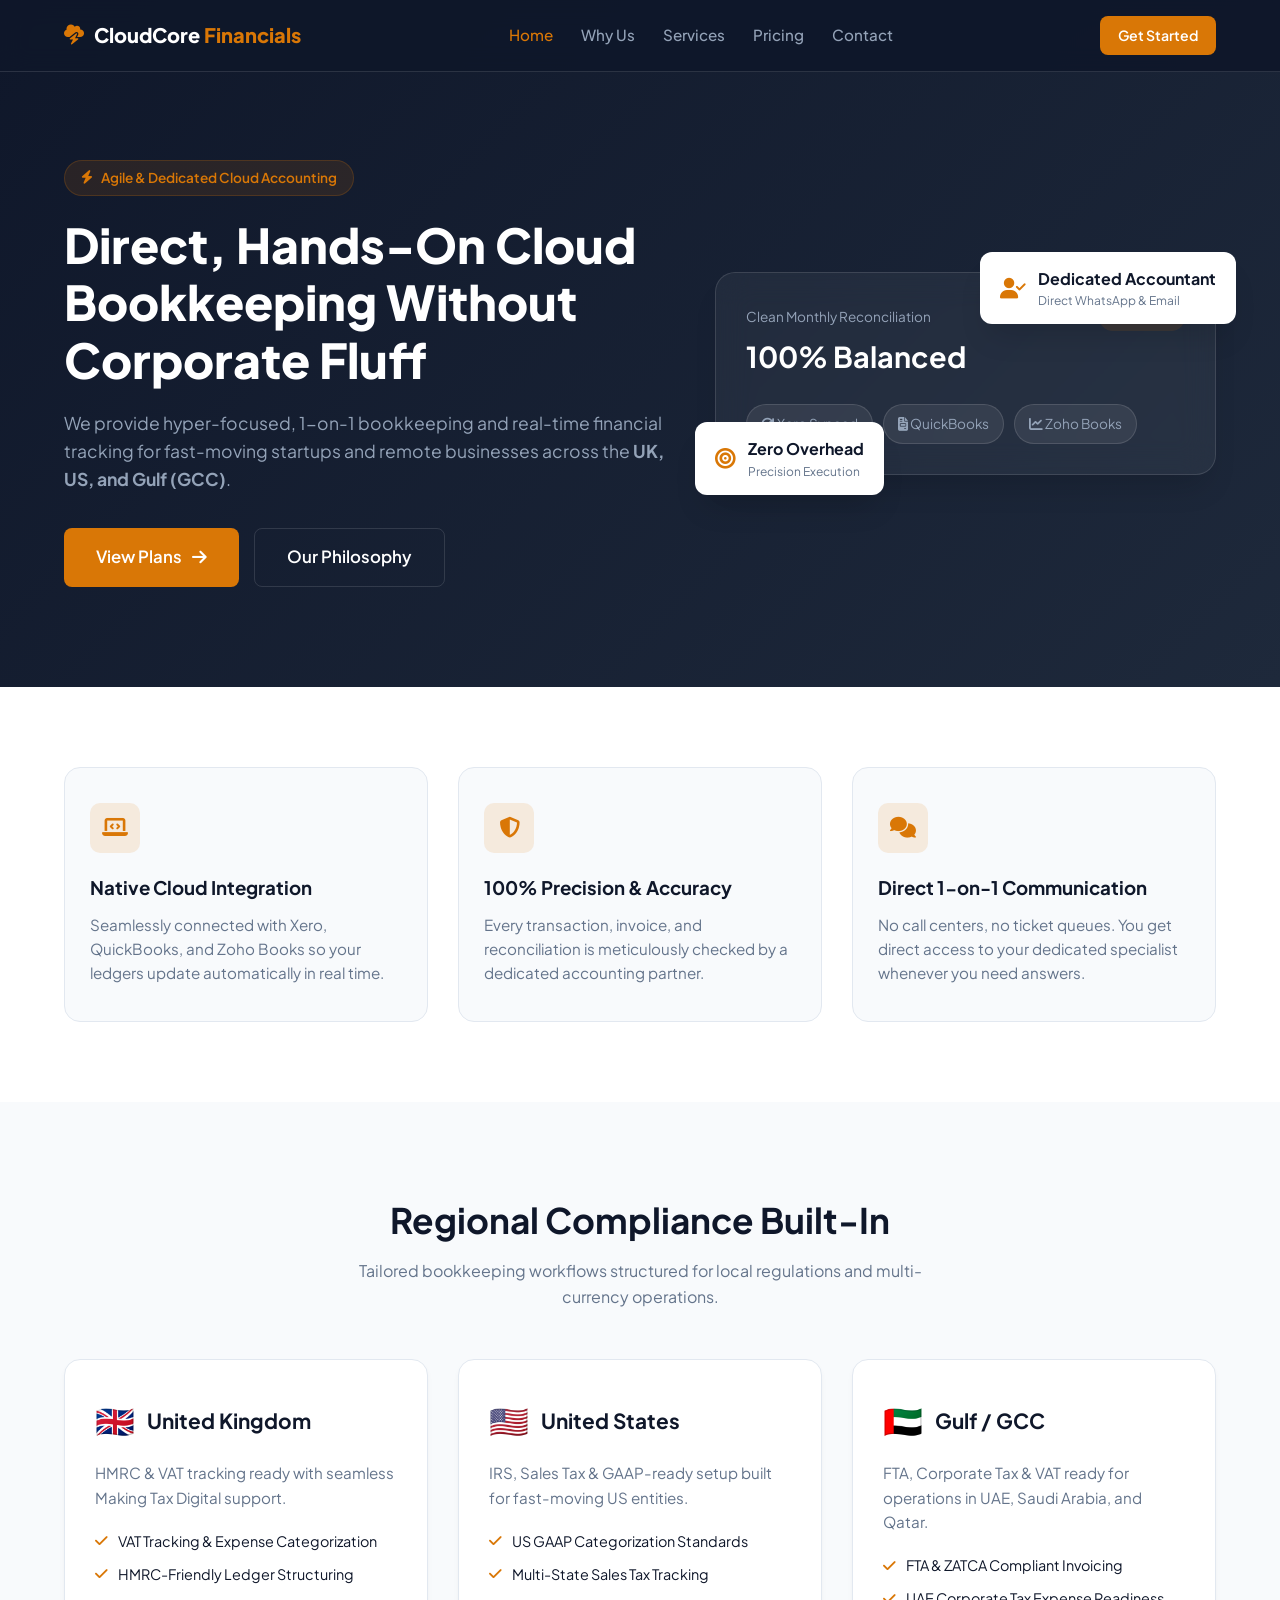
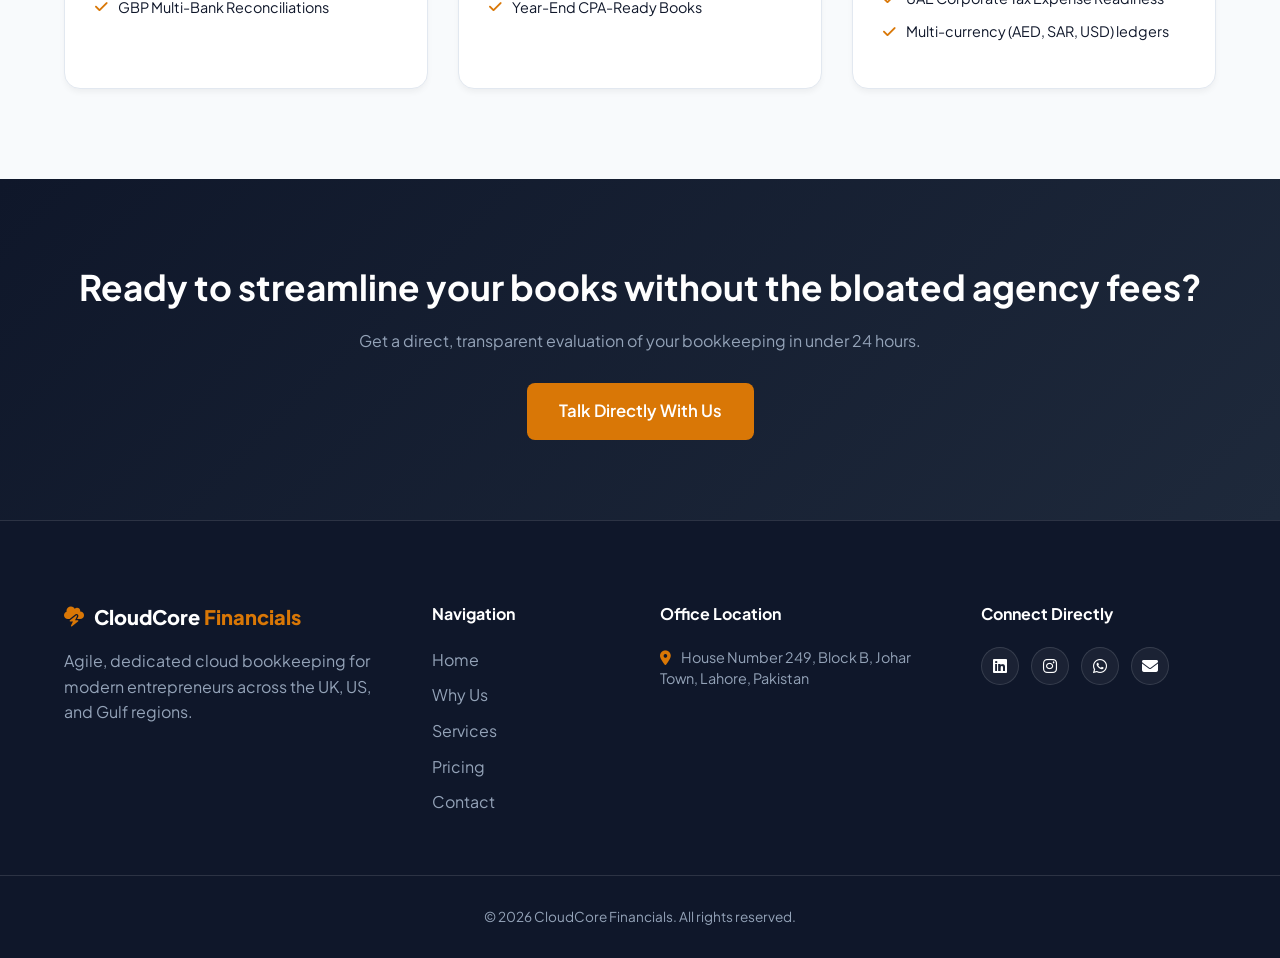
==== index.html @ caa8dfe8 "Added SEO meta tags and Google schema to index.html" ====
<!DOCTYPE html>
<html lang="en">
<head>
  <meta charset="UTF-8" />
  <meta name="viewport" content="width=device-width, initial-scale=1.0" />
  
  <!-- Primary SEO Meta Tags -->
  <title>CloudCore Financials | Modern Cloud Bookkeeping & Financial Services</title>
  <meta name="description" content="CloudCore Financials provides dedicated 1-on-1 cloud bookkeeping, monthly bank reconciliation, and real-time financial tracking for startups and remote businesses across the UK, US, and GCC." />
  <meta name="keywords" content="CloudCore Financials, cloud bookkeeping, accounting agency, Xero specialist, QuickBooks bookkeeping, Zoho Books accounting, HMRC VAT bookkeeping, US GAAP accounting, GCC corporate tax bookkeeping, virtual accountant Lahore" />
  <meta name="author" content="CloudCore Financials" />
  <meta name="robots" content="index, follow" />
  <link rel="canonical" href="https://cloudcorefinancials.com.pk/" />

  <!-- Open Graph / Facebook / LinkedIn / Instagram -->
  <meta property="og:type" content="website" />
  <meta property="og:url" content="https://cloudcorefinancials.com.pk/" />
  <meta property="og:title" content="CloudCore Financials | Modern Cloud Bookkeeping & Financials" />
  <meta property="og:description" content="Agile, dedicated cloud bookkeeping and real-time financial tracking for startups and remote businesses across the UK, US, and Gulf (GCC)." />
  <meta property="og:site_name" content="CloudCore Financials" />

  <!-- Twitter Meta Tags -->
  <meta name="twitter:card" content="summary_large_image" />
  <meta name="twitter:title" content="CloudCore Financials | Modern Cloud Bookkeeping & Financials" />
  <meta name="twitter:description" content="Dedicated 1-on-1 cloud bookkeeping for UK, US, and GCC entities. Xero, QuickBooks & Zoho Books specialists." />

  <!-- Structured Data / Google Schema -->
  <script type="application/ld+json">
  {
    "@context": "https://schema.org",
    "@type": "AccountingService",
    "name": "CloudCore Financials",
    "url": "https://cloudcorefinancials.com.pk/",
    "logo": "https://cloudcorefinancials.com.pk/logo.png",
    "description": "Agile, hyper-focused 1-on-1 cloud bookkeeping and real-time financial tracking for businesses across the UK, US, and GCC.",
    "address": {
      "@type": "PostalAddress",
      "streetAddress": "House Number 249, Block B, Johar Town",
      "addressLocality": "Lahore",
      "addressCountry": "PK"
    },
    "telephone": "+923376023008",
    "email": "contact@cloudcorefinancials.com.pk",
    "priceRange": "$$"
  }
  </script>

  <!-- Fonts & Styles -->
  <link rel="preconnect" href="https://fonts.googleapis.com" />
  <link rel="preconnect" href="https://fonts.gstatic.com" crossorigin />
  <link href="https://fonts.googleapis.com/css2?family=Plus+Jakarta+Sans:wght@400;500;600;700;800&display=swap" rel="stylesheet" />
  <link rel="stylesheet" href="https://cdnjs.cloudflare.com/ajax/libs/font-awesome/6.4.0/css/all.min.css" />
  <link rel="stylesheet" href="styles.css" />
</head>
<body>

  <!-- Shared Header -->
  <header class="navbar" id="navbar">
    <div class="container nav-container">
      <a href="index.html" class="logo">
        <i class="fa-solid fa-cloud-bolt logo-icon"></i>
        <span>CloudCore<span class="logo-accent"> Financials</span></span>
      </a>

      <nav class="nav-links" id="navLinks">
        <a href="index.html" class="nav-link active">Home</a>
        <a href="why-us.html" class="nav-link">Why Us</a>
        <a href="services.html" class="nav-link">Services</a>
        <a href="pricing.html" class="nav-link">Pricing</a>
        <a href="contact.html" class="nav-link">Contact</a>
      </nav>

      <div class="nav-cta">
        <a href="contact.html" class="btn btn-copper btn-sm">Get Started</a>
        <button class="mobile-toggle" id="mobileToggle" aria-label="Toggle navigation menu">
          <i class="fa-solid fa-bars"></i>
        </button>
      </div>
    </div>
  </header>

  <!-- Hero Section -->
  <section class="hero" id="hero">
    <div class="container hero-grid">
      <div class="hero-text">
        <div class="badge">
          <i class="fa-solid fa-bolt"></i> Agile & Dedicated Cloud Accounting
        </div>
        <h1>Direct, Hands-On Cloud Bookkeeping Without Corporate Fluff</h1>
        <p class="hero-sub">
          We provide hyper-focused, 1-on-1 bookkeeping and real-time financial tracking for fast-moving startups and remote businesses across the <strong>UK, US, and Gulf (GCC)</strong>.
        </p>
        <div class="hero-btns">
          <a href="pricing.html" class="btn btn-copper btn-lg">View Plans <i class="fa-solid fa-arrow-right"></i></a>
          <a href="why-us.html" class="btn btn-outline btn-lg">Our Philosophy</a>
        </div>
      </div>

      <div class="hero-visual">
        <div class="glass-card main-dash">
          <div class="dash-header">
            <div>
              <span class="dash-label">Clean Monthly Reconciliation</span>
              <h3 class="dash-value">100% Balanced</h3>
            </div>
            <span class="badge-copper"><i class="fa-solid fa-check"></i> Verified</span>
          </div>
          <div class="integrations-pills">
            <span class="pill"><i class="fa-solid fa-arrows-rotate"></i> Xero Synced</span>
            <span class="pill"><i class="fa-solid fa-file-invoice"></i> QuickBooks</span>
            <span class="pill"><i class="fa-solid fa-chart-line"></i> Zoho Books</span>
          </div>
        </div>

        <div class="floating-card float-1">
          <i class="fa-solid fa-user-check float-icon"></i>
          <div>
            <strong>Dedicated Accountant</strong>
            <small>Direct WhatsApp & Email</small>
          </div>
        </div>

        <div class="floating-card float-2">
          <i class="fa-solid fa-bullseye float-icon"></i>
          <div>
            <strong>Zero Overhead</strong>
            <small>Precision Execution</small>
          </div>
        </div>
      </div>
    </div>
  </section>

  <!-- Value Highlights -->
  <section class="value-highlights">
    <div class="container">
      <div class="grid-3">
        <div class="value-card">
          <div class="value-icon"><i class="fa-solid fa-laptop-code"></i></div>
          <h3>Native Cloud Integration</h3>
          <p>Seamlessly connected with Xero, QuickBooks, and Zoho Books so your ledgers update automatically in real time.</p>
        </div>
        <div class="value-card">
          <div class="value-icon"><i class="fa-solid fa-shield-halved"></i></div>
          <h3>100% Precision & Accuracy</h3>
          <p>Every transaction, invoice, and reconciliation is meticulously checked by a dedicated accounting partner.</p>
        </div>
        <div class="value-card">
          <div class="value-icon"><i class="fa-solid fa-comments"></i></div>
          <h3>Direct 1-on-1 Communication</h3>
          <p>No call centers, no ticket queues. You get direct access to your dedicated specialist whenever you need answers.</p>
        </div>
      </div>
    </div>
  </section>

  <!-- Region Support Cards -->
  <section class="regions-section">
    <div class="container">
      <div class="section-header text-center">
        <h2>Regional Compliance Built-In</h2>
        <p>Tailored bookkeeping workflows structured for local regulations and multi-currency operations.</p>
      </div>

      <div class="grid-3">
        <!-- UK Card -->
        <div class="region-card">
          <div class="flag-header">
            <span class="flag">🇬🇧</span>
            <h3>United Kingdom</h3>
          </div>
          <p class="region-desc">HMRC & VAT tracking ready with seamless Making Tax Digital support.</p>
          <ul class="feature-list">
            <li><i class="fa-solid fa-check"></i> VAT Tracking & Expense Categorization</li>
            <li><i class="fa-solid fa-check"></i> HMRC-Friendly Ledger Structuring</li>
            <li><i class="fa-solid fa-check"></i> GBP Multi-Bank Reconciliations</li>
          </ul>
        </div>

        <!-- US Card -->
        <div class="region-card">
          <div class="flag-header">
            <span class="flag">🇺🇸</span>
            <h3>United States</h3>
          </div>
          <p class="region-desc">IRS, Sales Tax & GAAP-ready setup built for fast-moving US entities.</p>
          <ul class="feature-list">
            <li><i class="fa-solid fa-check"></i> US GAAP Categorization Standards</li>
            <li><i class="fa-solid fa-check"></i> Multi-State Sales Tax Tracking</li>
            <li><i class="fa-solid fa-check"></i> Year-End CPA-Ready Books</li>
          </ul>
        </div>

        <!-- GCC Card -->
        <div class="region-card">
          <div class="flag-header">
            <span class="flag">🇦🇪</span>
            <h3>Gulf / GCC</h3>
          </div>
          <p class="region-desc">FTA, Corporate Tax & VAT ready for operations in UAE, Saudi Arabia, and Qatar.</p>
          <ul class="feature-list">
            <li><i class="fa-solid fa-check"></i> FTA & ZATCA Compliant Invoicing</li>
            <li><i class="fa-solid fa-check"></i> UAE Corporate Tax Expense Readiness</li>
            <li><i class="fa-solid fa-check"></i> Multi-currency (AED, SAR, USD) ledgers</li>
          </ul>
        </div>
      </div>
    </div>
  </section>

  <!-- CTA Banner -->
  <section class="cta-banner">
    <div class="container text-center">
      <h2>Ready to streamline your books without the bloated agency fees?</h2>
      <p>Get a direct, transparent evaluation of your bookkeeping in under 24 hours.</p>
      <a href="contact.html" class="btn btn-copper btn-lg">Talk Directly With Us</a>
    </div>
  </section>

  <!-- Shared Footer -->
  <footer class="footer">
    <div class="container footer-grid">
      <div class="footer-col">
        <a href="index.html" class="logo footer-logo">
          <i class="fa-solid fa-cloud-bolt logo-icon"></i>
          <span>CloudCore<span class="logo-accent"> Financials</span></span>
        </a>
        <p>Agile, dedicated cloud bookkeeping for modern entrepreneurs across the UK, US, and Gulf regions.</p>
      </div>

      <div class="footer-col">
        <h4>Navigation</h4>
        <ul>
          <li><a href="index.html">Home</a></li>
          <li><a href="why-us.html">Why Us</a></li>
          <li><a href="services.html">Services</a></li>
          <li><a href="pricing.html">Pricing</a></li>
          <li><a href="contact.html">Contact</a></li>
        </ul>
      </div>

      <div class="footer-col">
        <h4>Office Location</h4>
        <p class="office-addr">
          <i class="fa-solid fa-location-dot"></i> House Number 249, Block B, Johar Town, Lahore, Pakistan
        </p>
      </div>

      <div class="footer-col">
        <h4>Connect Directly</h4>
        <div class="social-links">
          <a href="https://linkedin.com" target="_blank" rel="noopener noreferrer" aria-label="LinkedIn"><i class="fa-brands fa-linkedin"></i></a>
          <a href="https://instagram.com" target="_blank" rel="noopener noreferrer" aria-label="Instagram"><i class="fa-brands fa-instagram"></i></a>
          <a href="https://wa.me/923376023008" target="_blank" rel="noopener noreferrer" aria-label="WhatsApp"><i class="fa-brands fa-whatsapp"></i></a>
          <a href="mailto:contact@cloudcorefinancials.com.pk" aria-label="Email"><i class="fa-solid fa-envelope"></i></a>
        </div>
      </div>
    </div>

    <div class="footer-bottom text-center">
      <p>&copy; <span id="currentYear"></span> CloudCore Financials. All rights reserved.</p>
    </div>
  </footer>

  <script src="script.js"></script>
</body>
</html>
---- styles.css ----
/* --- CSS Theme Variables --- */
:root {
  --navy-dark: #0F172A;
  --navy-primary: #1E293B;
  --navy-light: #334155;
  --copper-primary: #D97706;
  --copper-hover: #B45309;
  --copper-light: rgba(217, 119, 6, 0.12);
  --bg-light: #F8FAFC;
  --white: #FFFFFF;
  --text-dark: #0F172A;
  --text-muted: #64748B;
  --text-light: #94A3B8;
  --border-color: #E2E8F0;
  --glass-bg: rgba(255, 255, 255, 0.05);
  --glass-border: rgba(255, 255, 255, 0.12);
  --shadow-sm: 0 4px 6px -1px rgba(0, 0, 0, 0.05);
  --shadow-md: 0 10px 25px -5px rgba(0, 0, 0, 0.08);
  --shadow-lg: 0 20px 30px -10px rgba(0, 0, 0, 0.15);
  --transition: all 0.3s ease;
}

/* --- Base & Reset --- */
* {
  margin: 0;
  padding: 0;
  box-sizing: border-box;
}

html {
  scroll-behavior: smooth;
  font-family: 'Plus Jakarta Sans', sans-serif;
}

body {
  background-color: var(--bg-light);
  color: var(--text-dark);
  line-height: 1.6;
}

.container {
  width: 90%;
  max-width: 1200px;
  margin: 0 auto;
}

a { text-decoration: none; color: inherit; }
ul { list-style: none; }
.text-center { text-align: center; }

/* --- Layout Grids --- */
.grid-3 {
  display: grid;
  grid-template-columns: repeat(auto-fit, minmax(300px, 1fr));
  gap: 30px;
}

/* --- Buttons --- */
.btn {
  display: inline-flex;
  align-items: center;
  justify-content: center;
  gap: 10px;
  padding: 12px 26px;
  border-radius: 8px;
  font-weight: 600;
  cursor: pointer;
  transition: var(--transition);
  border: none;
  font-size: 0.95rem;
}

.btn-sm { padding: 8px 18px; font-size: 0.88rem; }
.btn-lg { padding: 15px 32px; font-size: 1.05rem; }
.btn-full { width: 100%; }

.btn-copper {
  background-color: var(--copper-primary);
  color: var(--white);
}

.btn-copper:hover {
  background-color: var(--copper-hover);
  transform: translateY(-2px);
  box-shadow: 0 8px 20px rgba(217, 119, 6, 0.25);
}

.btn-outline {
  background: transparent;
  color: var(--white);
  border: 1px solid var(--glass-border);
}

.btn-outline:hover {
  background: rgba(255, 255, 255, 0.1);
}

.btn-outline-dark {
  background: transparent;
  color: var(--navy-dark);
  border: 1px solid var(--border-color);
}

.btn-outline-dark:hover {
  background: var(--navy-dark);
  color: var(--white);
}

.btn-whatsapp {
  background-color: #25D366;
  color: var(--white);
}

.btn-whatsapp:hover {
  background-color: #1EBE5D;
}

.btn-email {
  background-color: var(--navy-dark);
  color: var(--white);
}

.btn-email:hover {
  background-color: var(--navy-primary);
}

/* --- Badges --- */
.badge {
  display: inline-flex;
  align-items: center;
  gap: 8px;
  background: var(--copper-light);
  color: var(--copper-primary);
  padding: 6px 16px;
  border-radius: 50px;
  font-size: 0.85rem;
  font-weight: 600;
  margin-bottom: 20px;
  border: 1px solid rgba(217, 119, 6, 0.2);
}

/* --- Navigation Header --- */
.navbar {
  position: fixed;
  top: 0;
  left: 0;
  width: 100%;
  background-color: rgba(15, 23, 42, 0.96);
  backdrop-filter: blur(12px);
  z-index: 1000;
  border-bottom: 1px solid var(--glass-border);
  padding: 16px 0;
}

.nav-container {
  display: flex;
  justify-content: space-between;
  align-items: center;
}

.logo {
  font-size: 1.25rem;
  font-weight: 800;
  color: var(--white);
  display: flex;
  align-items: center;
  gap: 10px;
}

.logo-icon { color: var(--copper-primary); }
.logo-accent { color: var(--copper-primary); }

.nav-links {
  display: flex;
  gap: 28px;
}

.nav-link {
  color: var(--text-light);
  font-weight: 500;
  font-size: 0.95rem;
  transition: var(--transition);
}

.nav-link:hover, .nav-link.active {
  color: var(--copper-primary);
}

.nav-cta {
  display: flex;
  align-items: center;
  gap: 15px;
}

.mobile-toggle {
  display: none;
  background: none;
  border: none;
  color: var(--white);
  font-size: 1.4rem;
  cursor: pointer;
}

/* --- Hero Section --- */
.hero {
  background: linear-gradient(135deg, var(--navy-dark) 0%, var(--navy-primary) 100%);
  color: var(--white);
  padding: 160px 0 100px;
  overflow: hidden;
}

.hero-grid {
  display: grid;
  grid-template-columns: 1.2fr 1fr;
  gap: 50px;
  align-items: center;
}

.hero-text h1 {
  font-size: 3rem;
  line-height: 1.2;
  font-weight: 800;
  margin-bottom: 20px;
}

.hero-sub {
  color: var(--text-light);
  font-size: 1.1rem;
  margin-bottom: 35px;
}

.hero-btns {
  display: flex;
  gap: 15px;
}

.hero-visual { position: relative; }

.glass-card {
  background: var(--glass-bg);
  backdrop-filter: blur(16px);
  border: 1px solid var(--glass-border);
  border-radius: 20px;
  padding: 30px;
  box-shadow: var(--shadow-lg);
}

.dash-header {
  display: flex;
  justify-content: space-between;
  align-items: flex-start;
  margin-bottom: 25px;
}

.dash-label { font-size: 0.85rem; color: var(--text-light); }
.dash-value { font-size: 1.8rem; font-weight: 700; margin-top: 5px; color: var(--white); }

.badge-copper {
  background: var(--copper-light);
  color: var(--copper-primary);
  padding: 4px 12px;
  border-radius: 20px;
  font-size: 0.8rem;
  font-weight: 600;
}

.integrations-pills {
  display: flex;
  gap: 10px;
  flex-wrap: wrap;
}

.pill {
  background: rgba(255, 255, 255, 0.08);
  border: 1px solid var(--glass-border);
  padding: 8px 14px;
  border-radius: 30px;
  font-size: 0.85rem;
  color: var(--text-light);
}

.floating-card {
  position: absolute;
  background: var(--white);
  color: var(--text-dark);
  padding: 14px 20px;
  border-radius: 12px;
  display: flex;
  align-items: center;
  gap: 12px;
  box-shadow: var(--shadow-lg);
  animation: float 4s ease-in-out infinite;
}

.floating-card small { display: block; color: var(--text-muted); font-size: 0.75rem; }
.float-icon { color: var(--copper-primary); font-size: 1.3rem; }

.float-1 { top: -20px; right: -20px; }
.float-2 { bottom: -20px; left: -20px; animation-delay: 2s; }

@keyframes float {
  0%, 100% { transform: translateY(0); }
  50% { transform: translateY(-8px); }
}

/* --- Section Headers --- */
.section-header {
  max-width: 600px;
  margin: 0 auto 50px;
}

.section-header h2 {
  font-size: 2.2rem;
  color: var(--navy-dark);
  margin-bottom: 10px;
}

.section-header p {
  color: var(--text-muted);
}

/* --- Page Banners --- */
.page-banner {
  background: linear-gradient(135deg, var(--navy-dark) 0%, var(--navy-primary) 100%);
  color: var(--white);
  padding: 140px 0 60px;
  text-align: center;
}

.page-banner h1 { font-size: 2.5rem; font-weight: 800; margin-bottom: 12px; }
.page-banner p { color: var(--text-light); font-size: 1.1rem; max-width: 600px; margin: 0 auto; }

/* --- Value Highlights & Cards --- */
.value-highlights { padding: 80px 0; background: var(--white); }

.value-card {
  background: var(--bg-light);
  padding: 35px 25px;
  border-radius: 16px;
  border: 1px solid var(--border-color);
}

.value-icon {
  width: 50px;
  height: 50px;
  background: var(--copper-light);
  color: var(--copper-primary);
  border-radius: 10px;
  display: flex;
  align-items: center;
  justify-content: center;
  font-size: 1.3rem;
  margin-bottom: 20px;
}

.value-card h3 { color: var(--navy-dark); margin-bottom: 10px; }
.value-card p { color: var(--text-muted); font-size: 0.95rem; }

/* --- Regions Section --- */
.regions-section { padding: 90px 0; }

.region-card {
  background: var(--white);
  padding: 35px 30px;
  border-radius: 16px;
  border: 1px solid var(--border-color);
  box-shadow: var(--shadow-sm);
  transition: var(--transition);
}

.region-card:hover {
  transform: translateY(-5px);
  box-shadow: var(--shadow-md);
  border-color: var(--copper-primary);
}

.flag-header {
  display: flex;
  align-items: center;
  gap: 12px;
  margin-bottom: 15px;
}

.flag { font-size: 2rem; }
.region-card h3 { color: var(--navy-dark); font-size: 1.3rem; }
.region-desc { color: var(--text-muted); font-size: 0.95rem; margin-bottom: 20px; }

.feature-list li {
  margin-bottom: 10px;
  display: flex;
  align-items: center;
  gap: 10px;
  font-size: 0.9rem;
  color: var(--text-dark);
}

.feature-list i { color: var(--copper-primary); }

/* --- Story & Philosophy --- */
.story-section { padding: 90px 0; background: var(--white); }

.story-grid {
  display: grid;
  grid-template-columns: 1.2fr 0.8fr;
  gap: 50px;
  align-items: center;
}

.story-text h2 { font-size: 2.2rem; color: var(--navy-dark); margin-bottom: 20px; }
.story-text p { color: var(--text-muted); margin-bottom: 18px; }

.highlight-box {
  background: linear-gradient(135deg, var(--navy-dark) 0%, var(--navy-primary) 100%);
  color: var(--white);
  padding: 40px;
  border-radius: 20px;
  position: relative;
}

.quote-icon { font-size: 2.5rem; color: var(--copper-primary); margin-bottom: 15px; }
.highlight-box p { font-size: 1.1rem; font-style: italic; margin-bottom: 20px; }
.highlight-box strong { color: var(--copper-primary); display: block; }

/* --- Advantages --- */
.advantages-section { padding: 90px 0; }

.advantage-card {
  background: var(--white);
  padding: 30px;
  border-radius: 16px;
  border: 1px solid var(--border-color);
}

.adv-icon {
  width: 48px;
  height: 48px;
  background: var(--navy-dark);
  color: var(--copper-primary);
  border-radius: 10px;
  display: flex;
  align-items: center;
  justify-content: center;
  font-size: 1.2rem;
  margin-bottom: 18px;
}

.advantage-card h3 { color: var(--navy-dark); margin-bottom: 10px; }
.advantage-card p { color: var(--text-muted); font-size: 0.92rem; }

/* --- Detailed Services --- */
.services-detail-section { padding: 80px 0; }

.service-detail-card {
  background: var(--white);
  border-radius: 16px;
  border: 1px solid var(--border-color);
  padding: 40px;
  margin-bottom: 30px;
  display: flex;
  gap: 30px;
  align-items: flex-start;
}

.service-detail-icon {
  width: 60px;
  height: 60px;
  background: var(--copper-light);
  color: var(--copper-primary);
  border-radius: 12px;
  display: flex;
  align-items: center;
  justify-content: center;
  font-size: 1.6rem;
  flex-shrink: 0;
}

.service-detail-content h2 { color: var(--navy-dark); margin-bottom: 12px; }
.service-detail-content p { color: var(--text-muted); margin-bottom: 20px; }

.check-list li {
  margin-bottom: 8px;
  display: flex;
  align-items: center;
  gap: 10px;
  font-weight: 500;
  font-size: 0.95rem;
}

.check-list i { color: var(--copper-primary); }

/* --- Pricing Page & Currency Switcher --- */
.pricing-section { padding: 80px 0; }

.currency-switcher-container {
  margin-bottom: 50px;
}

.currency-label {
  font-weight: 600;
  color: var(--navy-dark);
  margin-right: 15px;
}

.currency-buttons {
  display: inline-flex;
  gap: 10px;
  background: var(--white);
  padding: 6px;
  border-radius: 30px;
  border: 1px solid var(--border-color);
  margin-top: 10px;
}

.curr-btn {
  padding: 8px 20px;
  border-radius: 20px;
  border: none;
  background: transparent;
  font-weight: 600;
  cursor: pointer;
  transition: var(--transition);
  color: var(--text-muted);
}

.curr-btn.active {
  background: var(--navy-dark);
  color: var(--white);
}

.pricing-card {
  background: var(--white);
  border-radius: 20px;
  border: 1px solid var(--border-color);
  padding: 40px 30px;
  position: relative;
  display: flex;
  flex-direction: column;
}

.pricing-card.featured {
  border-color: var(--copper-primary);
  box-shadow: var(--shadow-lg);
}

.popular-badge {
  position: absolute;
  top: -14px;
  left: 50%;
  transform: translateX(-50%);
  background: var(--copper-primary);
  color: var(--white);
  padding: 4px 16px;
  border-radius: 20px;
  font-size: 0.8rem;
  font-weight: 700;
  text-transform: uppercase;
}

.plan-header h3 { color: var(--navy-dark); font-size: 1.4rem; }
.plan-header p { color: var(--text-muted); font-size: 0.88rem; margin-top: 5px; }

.plan-price {
  margin: 25px 0;
  color: var(--navy-dark);
}

.curr-symbol { font-size: 1.8rem; font-weight: 700; vertical-align: top; }
.price-val { font-size: 3rem; font-weight: 800; }
.price-period { color: var(--text-muted); font-size: 0.9rem; }

.plan-features {
  margin-bottom: 30px;
  flex-grow: 1;
}

.plan-features li {
  margin-bottom: 12px;
  display: flex;
  align-items: center;
  gap: 10px;
  font-size: 0.9rem;
  color: var(--text-dark);
}

.plan-features i { color: var(--copper-primary); }

/* --- Contact Page --- */
.contact-section { padding: 80px 0; }

.contact-grid {
  display: grid;
  grid-template-columns: 1fr 1.2fr;
  gap: 50px;
}

.contact-info h2 { color: var(--navy-dark); margin-bottom: 10px; }
.contact-info p { color: var(--text-muted); margin-bottom: 30px; }

.direct-buttons {
  display: flex;
  flex-direction: column;
  gap: 15px;
  margin-bottom: 40px;
}

.office-box {
  background: var(--white);
  padding: 30px;
  border-radius: 16px;
  border: 1px solid var(--border-color);
}

.office-box h3 {
  color: var(--navy-dark);
  margin-bottom: 15px;
  display: flex;
  align-items: center;
  gap: 10px;
}

.office-box p { margin-bottom: 5px; color: var(--text-dark); }

.contact-form-card {
  background: var(--white);
  padding: 40px;
  border-radius: 20px;
  border: 1px solid var(--border-color);
  box-shadow: var(--shadow-sm);
}

.contact-form-card h3 { color: var(--navy-dark); font-size: 1.4rem; margin-bottom: 8px; }
.contact-form-card p { color: var(--text-muted); margin-bottom: 25px; font-size: 0.9rem; }

.form-group {
  margin-bottom: 20px;
  display: flex;
  flex-direction: column;
  gap: 8px;
}

.form-group label {
  font-weight: 600;
  font-size: 0.88rem;
  color: var(--navy-dark);
}

.form-group input, .form-group select, .form-group textarea {
  padding: 12px 16px;
  border: 1px solid var(--border-color);
  border-radius: 8px;
  font-family: inherit;
  outline: none;
  transition: var(--transition);
}

.form-group input:focus, .form-group select:focus, .form-group textarea:focus {
  border-color: var(--copper-primary);
  box-shadow: 0 0 0 3px rgba(217, 119, 6, 0.12);
}

.form-response {
  margin-top: 15px;
  text-align: center;
  font-weight: 600;
}

/* --- CTA Banner --- */
.cta-banner {
  background: linear-gradient(135deg, var(--navy-dark) 0%, var(--navy-primary) 100%);
  color: var(--white);
  padding: 80px 0;
}

.cta-banner h2 { font-size: 2.2rem; margin-bottom: 12px; }
.cta-banner p { color: var(--text-light); margin-bottom: 30px; }

/* --- Shared Footer --- */
.footer {
  background: var(--navy-dark);
  color: var(--text-light);
  padding: 80px 0 30px;
  border-top: 1px solid var(--glass-border);
}

.footer-grid {
  display: grid;
  grid-template-columns: 1.4fr 0.8fr 1.2fr 1fr;
  gap: 40px;
  margin-bottom: 50px;
}

.footer-logo { margin-bottom: 15px; }

.footer-col h4 {
  color: var(--white);
  margin-bottom: 20px;
}

.footer-col ul li { margin-bottom: 10px; }
.footer-col a:hover { color: var(--copper-primary); }

.office-addr { font-size: 0.9rem; line-height: 1.5; }
.office-addr i { color: var(--copper-primary); margin-right: 8px; }

.social-links {
  display: flex;
  gap: 12px;
}

.social-links a {
  width: 38px;
  height: 38px;
  background: var(--glass-bg);
  color: var(--white);
  border-radius: 50%;
  display: flex;
  align-items: center;
  justify-content: center;
  transition: var(--transition);
  border: 1px solid var(--glass-border);
}

.social-links a:hover {
  background: var(--copper-primary);
  border-color: var(--copper-primary);
}

.footer-bottom {
  border-top: 1px solid var(--glass-border);
  padding-top: 30px;
  font-size: 0.85rem;
}

/* --- Responsive Adjustments --- */
@media (max-width: 992px) {
  .hero-grid, .story-grid, .contact-grid { grid-template-columns: 1fr; }
  .footer-grid { grid-template-columns: 1fr 1fr; }
  .service-detail-card { flex-direction: column; }
}

@media (max-width: 768px) {
  .nav-links {
    position: fixed;
    top: 68px;
    left: -100%;
    width: 100%;
    height: calc(100vh - 68px);
    background: var(--navy-dark);
    flex-direction: column;
    align-items: center;
    padding-top: 50px;
    transition: var(--transition);
  }

  .nav-links.active { left: 0; }
  .mobile-toggle { display: block; }
  .footer-grid { grid-template-columns: 1fr; }
  .hero-btns { flex-direction: column; }
  .hero-text h1 { font-size: 2.3rem; }
}
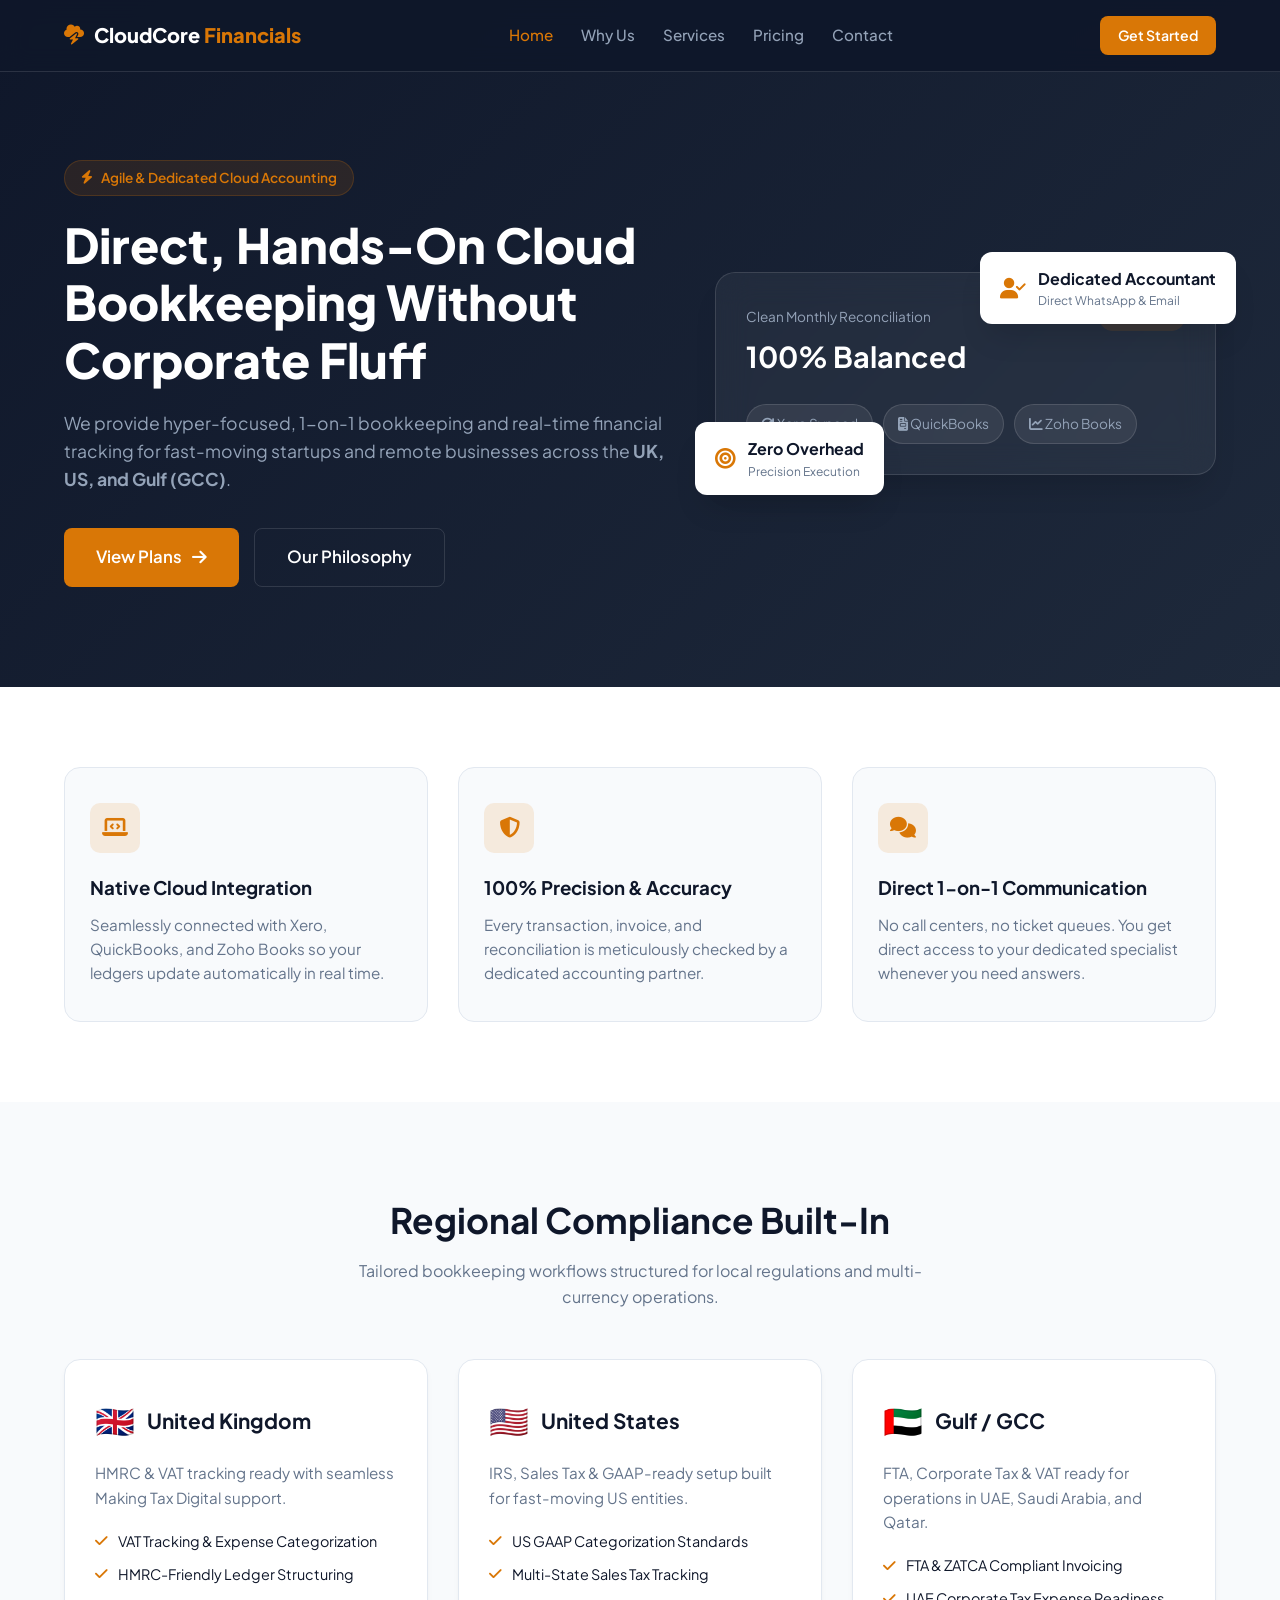
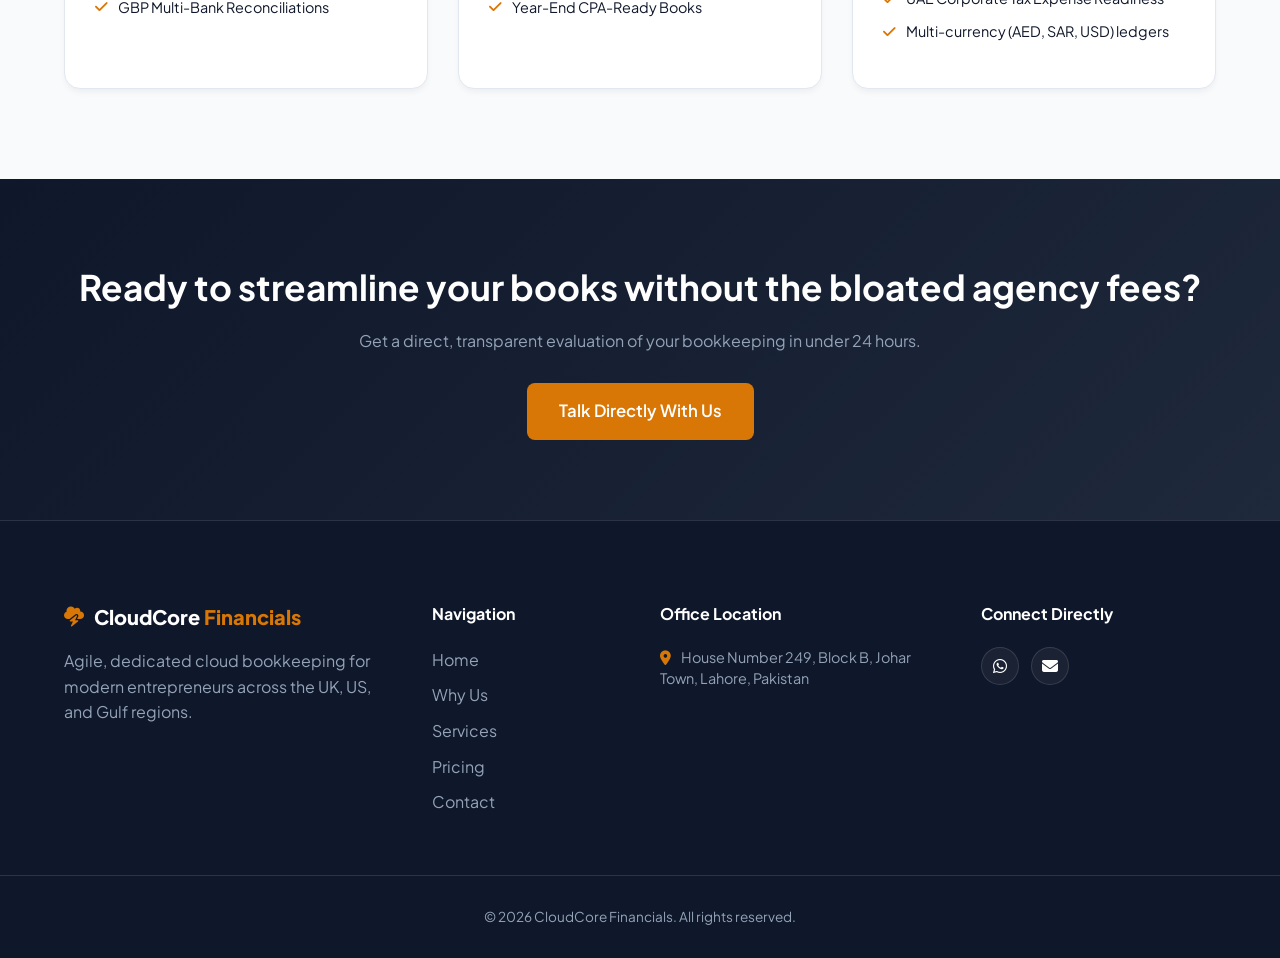
==== commit 2ea44692: "Removed instagram and linkedin" ====
--- a/index.html
+++ b/index.html
@@ -249,8 +249,6 @@
       <div class="footer-col">
         <h4>Connect Directly</h4>
         <div class="social-links">
-          <a href="https://linkedin.com" target="_blank" rel="noopener noreferrer" aria-label="LinkedIn"><i class="fa-brands fa-linkedin"></i></a>
-          <a href="https://instagram.com" target="_blank" rel="noopener noreferrer" aria-label="Instagram"><i class="fa-brands fa-instagram"></i></a>
           <a href="https://wa.me/923376023008" target="_blank" rel="noopener noreferrer" aria-label="WhatsApp"><i class="fa-brands fa-whatsapp"></i></a>
           <a href="mailto:contact@cloudcorefinancials.com.pk" aria-label="Email"><i class="fa-solid fa-envelope"></i></a>
         </div>
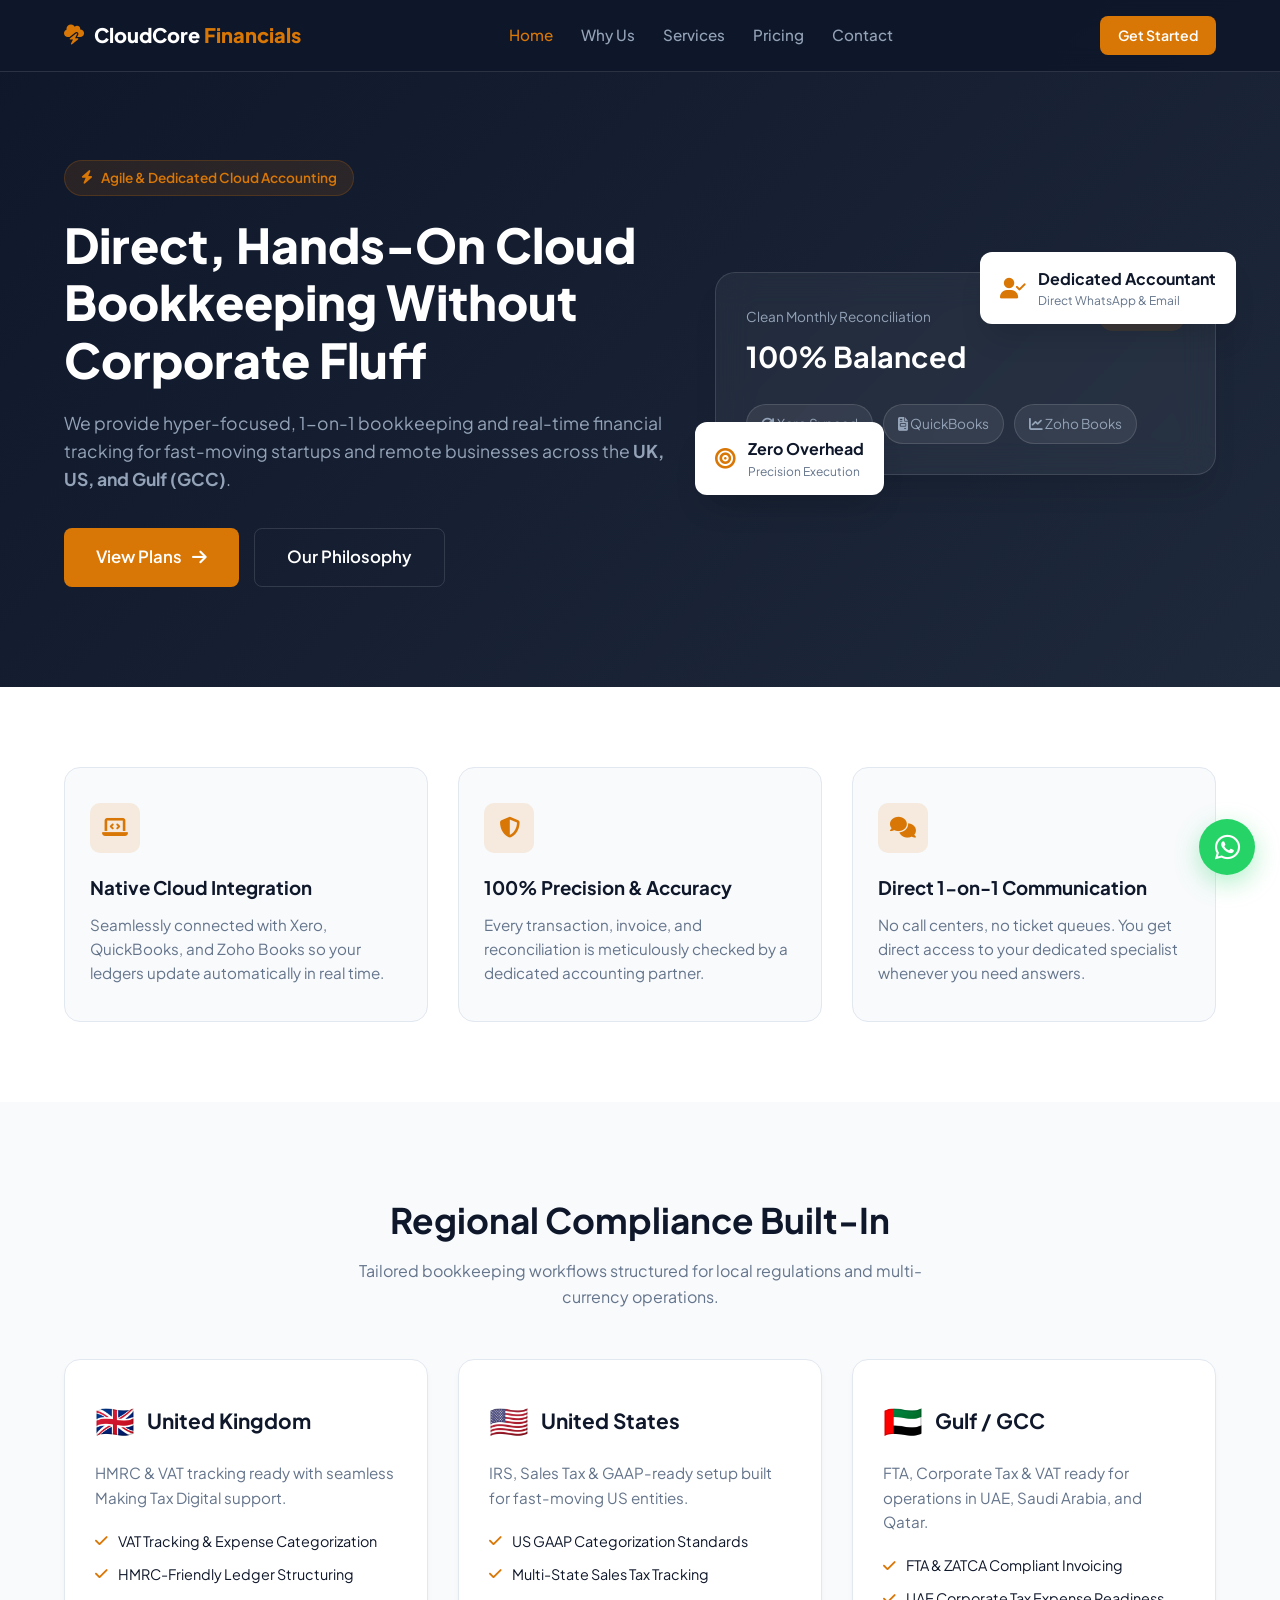
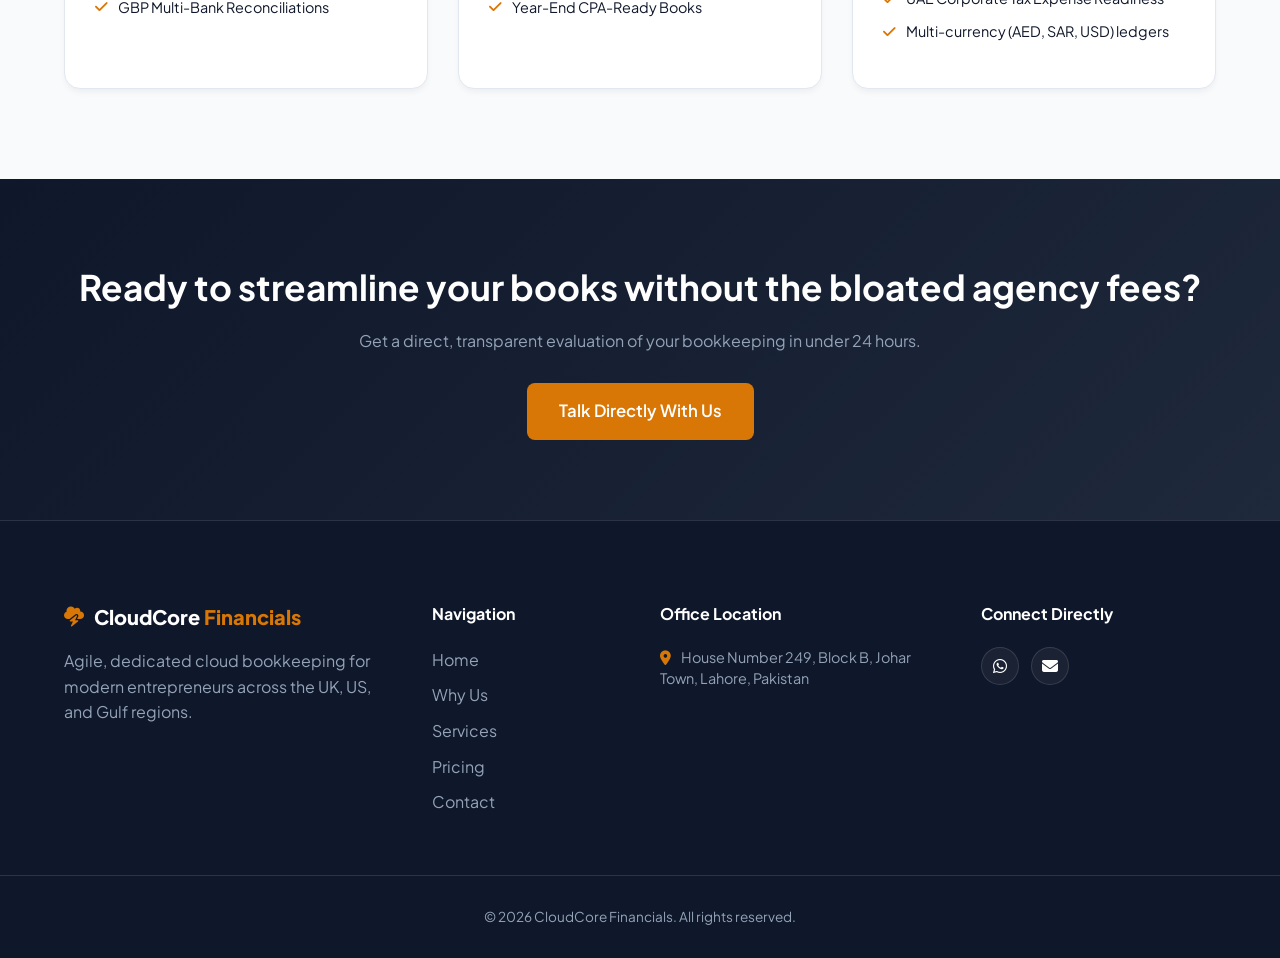
==== commit 24df3ae5: "Added floating WhatsApp widget across all pages" ====
--- a/index.html
+++ b/index.html
@@ -11,6 +11,10 @@
   <meta name="author" content="CloudCore Financials" />
   <meta name="robots" content="index, follow" />
   <link rel="canonical" href="https://cloudcorefinancials.com.pk/" />
+
+  <!-- Favicon Links -->
+  <link rel="icon" type="image/png" sizes="32x32" href="favicon.png" />
+  <link rel="apple-touch-icon" href="favicon.png" />
 
   <!-- Open Graph / Facebook / LinkedIn / Instagram -->
   <meta property="og:type" content="website" />
@@ -57,13 +61,13 @@
   <!-- Shared Header -->
   <header class="navbar" id="navbar">
     <div class="container nav-container">
-      <a href="index.html" class="logo">
+      <a href="/" class="logo">
         <i class="fa-solid fa-cloud-bolt logo-icon"></i>
         <span>CloudCore<span class="logo-accent"> Financials</span></span>
       </a>
 
       <nav class="nav-links" id="navLinks">
-        <a href="index.html" class="nav-link active">Home</a>
+        <a href="/" class="nav-link active">Home</a>
         <a href="why-us.html" class="nav-link">Why Us</a>
         <a href="services.html" class="nav-link">Services</a>
         <a href="pricing.html" class="nav-link">Pricing</a>
@@ -221,7 +225,7 @@
   <footer class="footer">
     <div class="container footer-grid">
       <div class="footer-col">
-        <a href="index.html" class="logo footer-logo">
+        <a href="/" class="logo footer-logo">
           <i class="fa-solid fa-cloud-bolt logo-icon"></i>
           <span>CloudCore<span class="logo-accent"> Financials</span></span>
         </a>
@@ -231,7 +235,7 @@
       <div class="footer-col">
         <h4>Navigation</h4>
         <ul>
-          <li><a href="index.html">Home</a></li>
+          <li><a href="/">Home</a></li>
           <li><a href="why-us.html">Why Us</a></li>
           <li><a href="services.html">Services</a></li>
           <li><a href="pricing.html">Pricing</a></li>
@@ -260,6 +264,15 @@
     </div>
   </footer>
 
+  <!-- Floating WhatsApp Action Button -->
+  <a href="https://wa.me/923376023008?text=Hello%20CloudCore%20Financials,%20I'd%20like%20to%20discuss%20bookkeeping%20services." 
+     class="whatsapp-float" 
+     target="_blank" 
+     rel="noopener noreferrer" 
+     aria-label="Chat on WhatsApp">
+    <i class="fa-brands fa-whatsapp"></i>
+  </a>
+
   <script src="script.js"></script>
 </body>
 </html>
--- a/styles.css
+++ b/styles.css
@@ -17,7 +17,7 @@
   --shadow-sm: 0 4px 6px -1px rgba(0, 0, 0, 0.05);
   --shadow-md: 0 10px 25px -5px rgba(0, 0, 0, 0.08);
   --shadow-lg: 0 20px 30px -10px rgba(0, 0, 0, 0.15);
-  --transition: all 0.3s ease;
+  --transition: all 0.25s ease-in-out;
 }
 
 /* --- Base & Reset --- */
@@ -44,9 +44,26 @@
   margin: 0 auto;
 }
 
-a { text-decoration: none; color: inherit; }
+a { 
+  text-decoration: none; 
+  color: inherit; 
+  transition: var(--transition);
+}
+
 ul { list-style: none; }
 .text-center { text-align: center; }
+
+/* --- Global Hover & Transition Polish --- */
+.btn, 
+.nav-link, 
+.value-card, 
+.region-card, 
+.advantage-card,
+.pricing-card,
+.service-detail-card,
+.social-links a {
+  transition: var(--transition);
+}
 
 /* --- Layout Grids --- */
 .grid-3 {
@@ -65,7 +82,6 @@
   border-radius: 8px;
   font-weight: 600;
   cursor: pointer;
-  transition: var(--transition);
   border: none;
   font-size: 0.95rem;
 }
@@ -93,6 +109,7 @@
 
 .btn-outline:hover {
   background: rgba(255, 255, 255, 0.1);
+  transform: translateY(-2px);
 }
 
 .btn-outline-dark {
@@ -104,6 +121,7 @@
 .btn-outline-dark:hover {
   background: var(--navy-dark);
   color: var(--white);
+  transform: translateY(-2px);
 }
 
 .btn-whatsapp {
@@ -113,6 +131,8 @@
 
 .btn-whatsapp:hover {
   background-color: #1EBE5D;
+  transform: translateY(-2px);
+  box-shadow: 0 8px 20px rgba(37, 211, 102, 0.25);
 }
 
 .btn-email {
@@ -122,6 +142,7 @@
 
 .btn-email:hover {
   background-color: var(--navy-primary);
+  transform: translateY(-2px);
 }
 
 /* --- Badges --- */
@@ -179,7 +200,6 @@
   color: var(--text-light);
   font-weight: 500;
   font-size: 0.95rem;
-  transition: var(--transition);
 }
 
 .nav-link:hover, .nav-link.active {
@@ -340,6 +360,12 @@
   border: 1px solid var(--border-color);
 }
 
+.value-card:hover {
+  transform: translateY(-5px);
+  box-shadow: var(--shadow-md);
+  border-color: rgba(217, 119, 6, 0.4);
+}
+
 .value-icon {
   width: 50px;
   height: 50px;
@@ -365,7 +391,6 @@
   border-radius: 16px;
   border: 1px solid var(--border-color);
   box-shadow: var(--shadow-sm);
-  transition: var(--transition);
 }
 
 .region-card:hover {
@@ -429,6 +454,12 @@
   padding: 30px;
   border-radius: 16px;
   border: 1px solid var(--border-color);
+}
+
+.advantage-card:hover {
+  transform: translateY(-5px);
+  box-shadow: var(--shadow-md);
+  border-color: var(--copper-primary);
 }
 
 .adv-icon {
@@ -459,6 +490,12 @@
   display: flex;
   gap: 30px;
   align-items: flex-start;
+}
+
+.service-detail-card:hover {
+  transform: translateY(-4px);
+  box-shadow: var(--shadow-md);
+  border-color: var(--copper-primary);
 }
 
 .service-detail-icon {
@@ -537,6 +574,11 @@
   flex-direction: column;
 }
 
+.pricing-card:hover {
+  transform: translateY(-6px);
+  box-shadow: var(--shadow-lg);
+}
+
 .pricing-card.featured {
   border-color: var(--copper-primary);
   box-shadow: var(--shadow-lg);
@@ -716,19 +758,46 @@
   display: flex;
   align-items: center;
   justify-content: center;
-  transition: var(--transition);
   border: 1px solid var(--glass-border);
 }
 
 .social-links a:hover {
   background: var(--copper-primary);
   border-color: var(--copper-primary);
+  transform: translateY(-3px);
 }
 
 .footer-bottom {
   border-top: 1px solid var(--glass-border);
   padding-top: 30px;
   font-size: 0.85rem;
+}
+
+/* --- Floating WhatsApp Widget --- */
+.whatsapp-float {
+  position: fixed;
+  bottom: 25px;
+  right: 25px;
+  width: 56px;
+  height: 56px;
+  background-color: #25D366;
+  color: #ffffff;
+  border-radius: 50%;
+  display: flex;
+  align-items: center;
+  justify-content: center;
+  font-size: 1.8rem;
+  box-shadow: 0 8px 24px rgba(37, 211, 102, 0.35);
+  z-index: 9999;
+  transition: all 0.3s ease-in-out;
+  text-decoration: none;
+}
+
+.whatsapp-float:hover {
+  background-color: #1EBE5D;
+  transform: scale(1.1) translateY(-3px);
+  box-shadow: 0 12px 28px rgba(37, 211, 102, 0.45);
+  color: #ffffff;
 }
 
 /* --- Responsive Adjustments --- */
@@ -757,4 +826,12 @@
   .footer-grid { grid-template-columns: 1fr; }
   .hero-btns { flex-direction: column; }
   .hero-text h1 { font-size: 2.3rem; }
+
+  .whatsapp-float {
+    bottom: 20px;
+    right: 20px;
+    width: 50px;
+    height: 50px;
+    font-size: 1.5rem;
+  }
 }
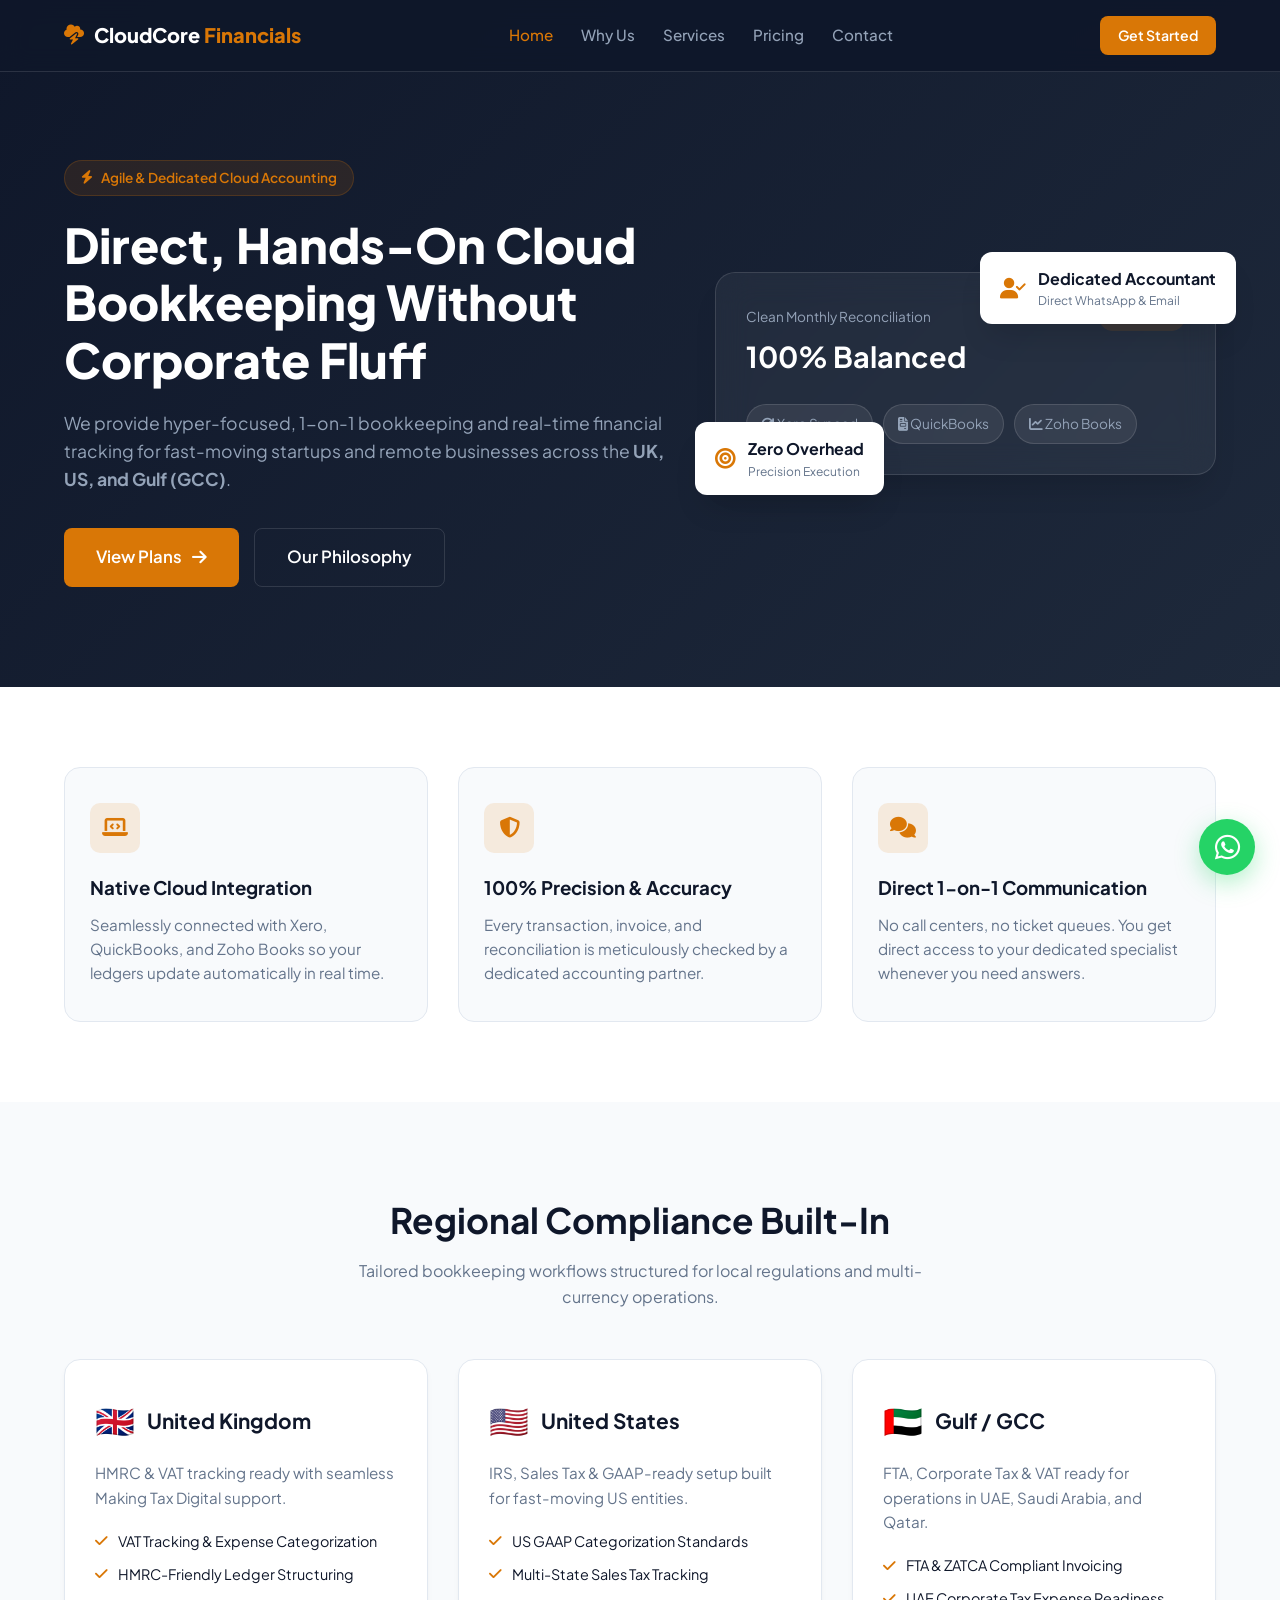
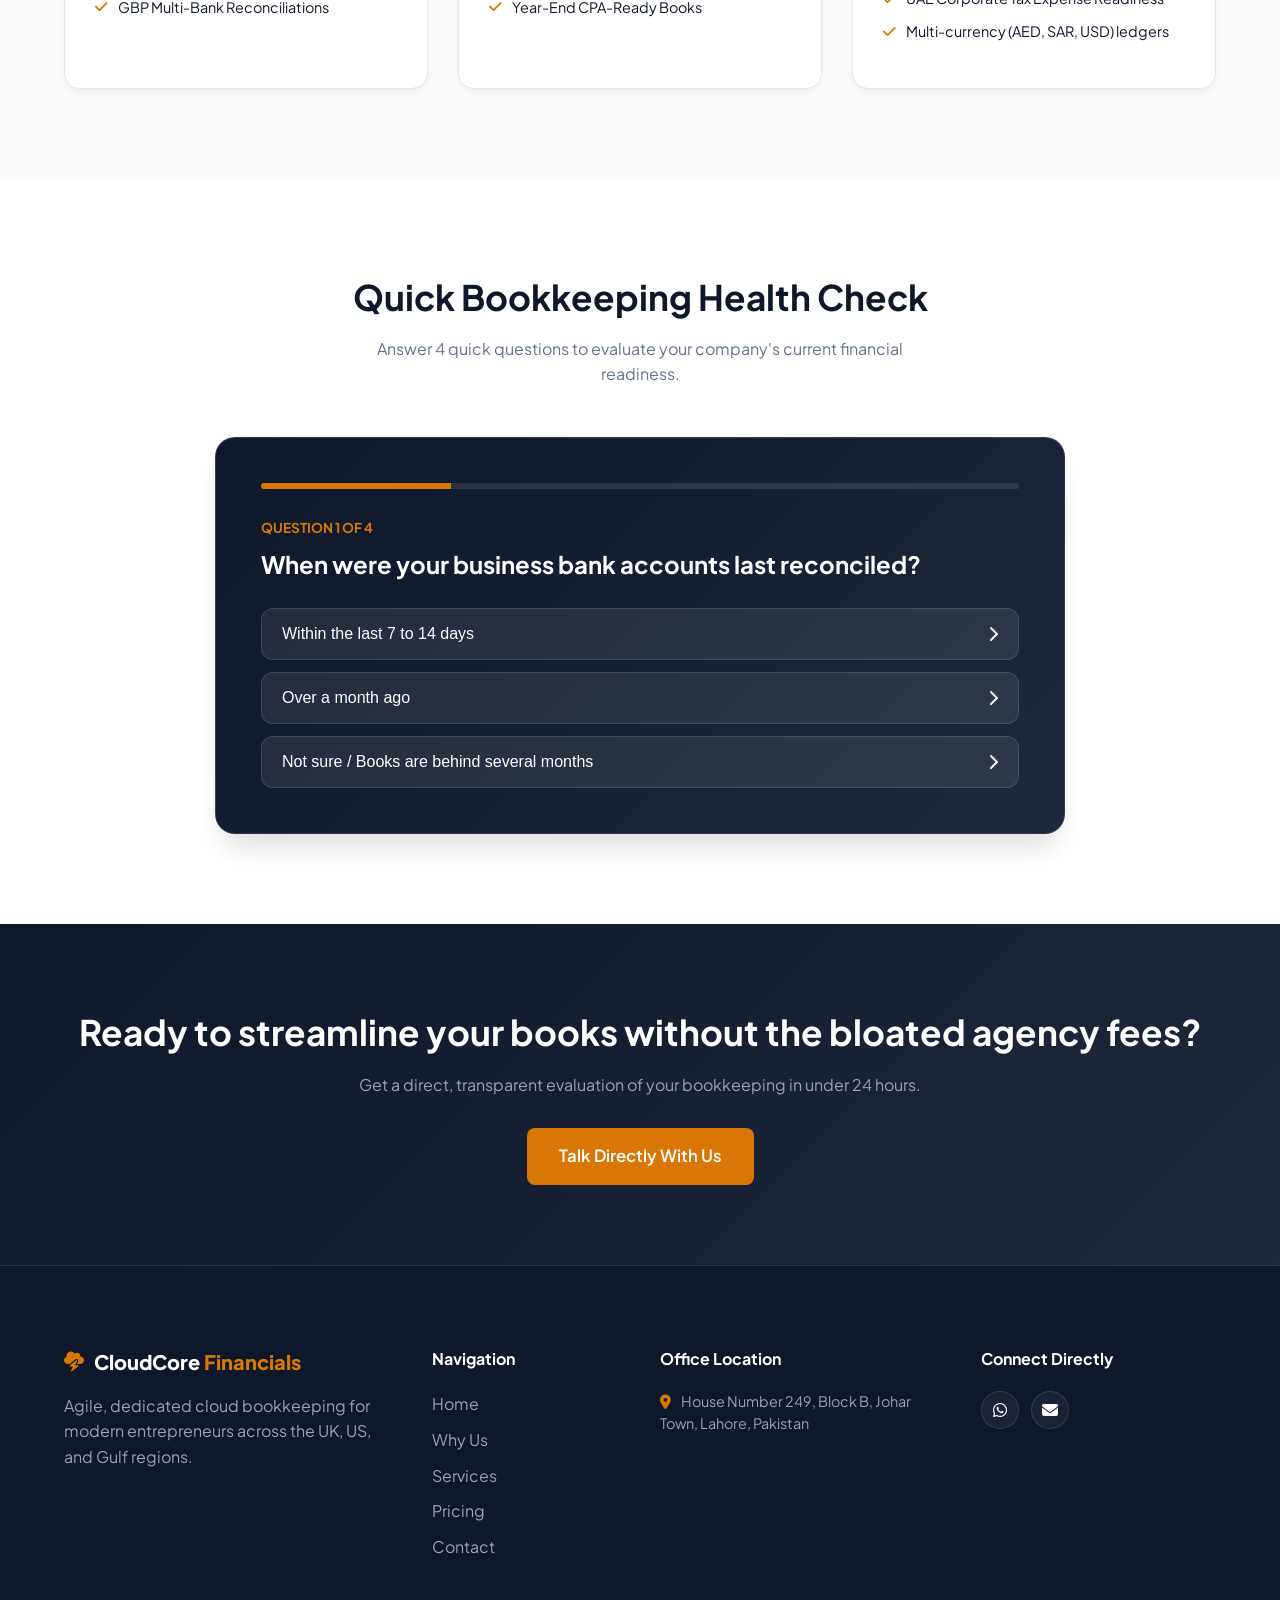
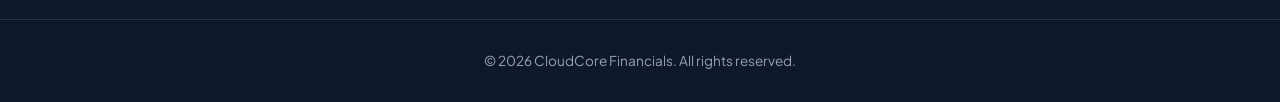
==== commit 9a07f467: "Added interactive Bookkeeping Health Check quiz to index.html" ====
--- a/index.html
+++ b/index.html
@@ -212,6 +212,103 @@
     </div>
   </section>
 
+  <!-- Bookkeeping Health Check Quiz -->
+  <section class="quiz-section">
+    <div class="container">
+      <div class="section-header text-center">
+        <h2>Quick Bookkeeping Health Check</h2>
+        <p>Answer 4 quick questions to evaluate your company's current financial readiness.</p>
+      </div>
+
+      <div class="quiz-card">
+        <div class="quiz-progress-bar">
+          <div class="quiz-progress-fill" id="quizProgress"></div>
+        </div>
+
+        <!-- Question 1 -->
+        <div class="quiz-step active" data-step="1">
+          <span style="color: var(--copper-primary); font-weight: 700; font-size: 0.85rem;">QUESTION 1 OF 4</span>
+          <h3 style="font-size: 1.5rem; margin-top: 5px;">When were your business bank accounts last reconciled?</h3>
+          <div class="quiz-options">
+            <button class="quiz-opt-btn" onclick="answerQuiz(1, 25)">
+              Within the last 7 to 14 days <i class="fa-solid fa-chevron-right"></i>
+            </button>
+            <button class="quiz-opt-btn" onclick="answerQuiz(1, 15)">
+              Over a month ago <i class="fa-solid fa-chevron-right"></i>
+            </button>
+            <button class="quiz-opt-btn" onclick="answerQuiz(1, 5)">
+              Not sure / Books are behind several months <i class="fa-solid fa-chevron-right"></i>
+            </button>
+          </div>
+        </div>
+
+        <!-- Question 2 -->
+        <div class="quiz-step" data-step="2">
+          <span style="color: var(--copper-primary); font-weight: 700; font-size: 0.85rem;">QUESTION 2 OF 4</span>
+          <h3 style="font-size: 1.5rem; margin-top: 5px;">How do you track software receipts & business expenses?</h3>
+          <div class="quiz-options">
+            <button class="quiz-opt-btn" onclick="answerQuiz(2, 25)">
+              Digital app matching receipts automatically (Dext / Hubdoc / Cloud) <i class="fa-solid fa-chevron-right"></i>
+            </button>
+            <button class="quiz-opt-btn" onclick="answerQuiz(2, 15)">
+              Saved manually in email folders or Drive <i class="fa-solid fa-chevron-right"></i>
+            </button>
+            <button class="quiz-opt-btn" onclick="answerQuiz(2, 5)">
+              No central system / Shoebox of physical paper receipts <i class="fa-solid fa-chevron-right"></i>
+            </button>
+          </div>
+        </div>
+
+        <!-- Question 3 -->
+        <div class="quiz-step" data-step="3">
+          <span style="color: var(--copper-primary); font-weight: 700; font-size: 0.85rem;">QUESTION 3 OF 4</span>
+          <h3 style="font-size: 1.5rem; margin-top: 5px;">Do you receive monthly Profit & Loss and Balance Sheet statements?</h3>
+          <div class="quiz-options">
+            <button class="quiz-opt-btn" onclick="answerQuiz(3, 25)">
+              Yes, regularly delivered by the 10th of every month <i class="fa-solid fa-chevron-right"></i>
+            </button>
+            <button class="quiz-opt-btn" onclick="answerQuiz(3, 10)">
+              Only once a year during tax season <i class="fa-solid fa-chevron-right"></i>
+            </button>
+            <button class="quiz-opt-btn" onclick="answerQuiz(3, 0)">
+              Never receive formal financial statements <i class="fa-solid fa-chevron-right"></i>
+            </button>
+          </div>
+        </div>
+
+        <!-- Question 4 -->
+        <div class="quiz-step" data-step="4">
+          <span style="color: var(--copper-primary); font-weight: 700; font-size: 0.85rem;">QUESTION 4 OF 4</span>
+          <h3 style="font-size: 1.5rem; margin-top: 5px;">Are your accounts structured for your local tax regulations (VAT / IRS / Corporate Tax)?</h3>
+          <div class="quiz-options">
+            <button class="quiz-opt-btn" onclick="answerQuiz(4, 25)">
+              Yes, fully categorized & tax compliant <i class="fa-solid fa-chevron-right"></i>
+            </button>
+            <button class="quiz-opt-btn" onclick="answerQuiz(4, 10)">
+              Partially, but we always rush at year-end <i class="fa-solid fa-chevron-right"></i>
+            </button>
+            <button class="quiz-opt-btn" onclick="answerQuiz(4, 5)">
+              Unsure about regional tax compliance rules <i class="fa-solid fa-chevron-right"></i>
+            </button>
+          </div>
+        </div>
+
+        <!-- Results Screen -->
+        <div class="quiz-step text-center" data-step="results">
+          <span style="color: var(--copper-primary); font-weight: 700; font-size: 0.85rem;">DIAGNOSTIC COMPLETE</span>
+          <h3 style="font-size: 1.8rem; margin-top: 5px;">Your Bookkeeping Health Score</h3>
+          <div class="quiz-score-badge" id="quizScoreText">85%</div>
+          <p id="quizSummaryText" style="color: var(--text-light); max-width: 550px; margin: 0 auto 25px;">
+            Your books are in fair shape, but automated monthly reconciliations could save you significant time and protect your tax readiness.
+          </p>
+          <a href="#" id="quizWhatsappLink" target="_blank" class="btn btn-whatsapp btn-lg">
+            <i class="fa-brands fa-whatsapp"></i> Share Score & Get Free 10-Min Review
+          </a>
+        </div>
+      </div>
+    </div>
+  </section>
+
   <!-- CTA Banner -->
   <section class="cta-banner">
     <div class="container text-center">
--- a/styles.css
+++ b/styles.css
@@ -834,4 +834,178 @@
     height: 50px;
     font-size: 1.5rem;
   }
+
+}
+
+/* --- Interactive Pricing Calculator --- */
+.calculator-box {
+  background: var(--white);
+  border: 1px solid var(--border-color);
+  border-radius: 20px;
+  padding: 40px;
+  max-width: 800px;
+  margin: 0 auto 60px;
+  box-shadow: var(--shadow-md);
+}
+
+.calc-slider-group {
+  margin: 30px 0;
+}
+
+.calc-slider-header {
+  display: flex;
+  justify-content: space-between;
+  align-items: center;
+  margin-bottom: 15px;
+  font-weight: 700;
+  color: var(--navy-dark);
+}
+
+.slider-val-badge {
+  background: var(--copper-light);
+  color: var(--copper-primary);
+  padding: 6px 16px;
+  border-radius: 30px;
+  font-size: 1.1rem;
+}
+
+.range-slider {
+  width: 100%;
+  height: 10px;
+  border-radius: 5px;
+  background: var(--border-color);
+  outline: none;
+  accent-color: var(--copper-primary);
+  cursor: pointer;
+}
+
+.software-selection {
+  display: flex;
+  gap: 15px;
+  flex-wrap: wrap;
+  margin-top: 15px;
+}
+
+.sw-btn {
+  padding: 10px 20px;
+  border-radius: 10px;
+  border: 1px solid var(--border-color);
+  background: var(--bg-light);
+  color: var(--navy-dark);
+  font-weight: 600;
+  cursor: pointer;
+  transition: var(--transition);
+}
+
+.sw-btn.active {
+  background: var(--navy-dark);
+  color: var(--white);
+  border-color: var(--navy-dark);
+}
+
+.calc-output-box {
+  background: linear-gradient(135deg, var(--navy-dark) 0%, var(--navy-primary) 100%);
+  color: var(--white);
+  border-radius: 16px;
+  padding: 30px;
+  margin-top: 35px;
+  display: flex;
+  justify-content: space-between;
+  align-items: center;
+}
+
+.calc-price-display {
+  font-size: 2.5rem;
+  font-weight: 800;
+  color: var(--copper-primary);
+}
+
+@media (max-width: 768px) {
+  .calc-output-box {
+    flex-direction: column;
+    text-align: center;
+    gap: 20px;
+  }
+}
+
+/* --- Bookkeeping Health Check Quiz --- */
+.quiz-section {
+  padding: 90px 0;
+  background: var(--white);
+}
+
+.quiz-card {
+  background: linear-gradient(135deg, var(--navy-dark) 0%, var(--navy-primary) 100%);
+  color: var(--white);
+  border-radius: 20px;
+  padding: 45px;
+  max-width: 850px;
+  margin: 0 auto;
+  box-shadow: var(--shadow-lg);
+  border: 1px solid var(--glass-border);
+}
+
+.quiz-step {
+  display: none;
+}
+
+.quiz-step.active {
+  display: block;
+  animation: fadeIn 0.4s ease-in-out;
+}
+
+@keyframes fadeIn {
+  from { opacity: 0; transform: translateY(8px); }
+  to { opacity: 1; transform: translateY(0); }
+}
+
+.quiz-options {
+  display: flex;
+  flex-direction: column;
+  gap: 12px;
+  margin-top: 25px;
+}
+
+.quiz-opt-btn {
+  background: rgba(255, 255, 255, 0.08);
+  border: 1px solid var(--glass-border);
+  color: var(--white);
+  padding: 16px 20px;
+  border-radius: 12px;
+  font-size: 1rem;
+  font-weight: 500;
+  text-align: left;
+  cursor: pointer;
+  transition: var(--transition);
+  display: flex;
+  justify-content: space-between;
+  align-items: center;
+}
+
+.quiz-opt-btn:hover {
+  background: rgba(217, 119, 6, 0.2);
+  border-color: var(--copper-primary);
+  transform: translateX(4px);
+}
+
+.quiz-progress-bar {
+  height: 6px;
+  background: rgba(255, 255, 255, 0.1);
+  border-radius: 3px;
+  margin-bottom: 25px;
+  overflow: hidden;
+}
+
+.quiz-progress-fill {
+  height: 100%;
+  width: 25%;
+  background: var(--copper-primary);
+  transition: width 0.3s ease;
+}
+
+.quiz-score-badge {
+  font-size: 3.5rem;
+  font-weight: 800;
+  color: var(--copper-primary);
+  margin: 15px 0;
 }
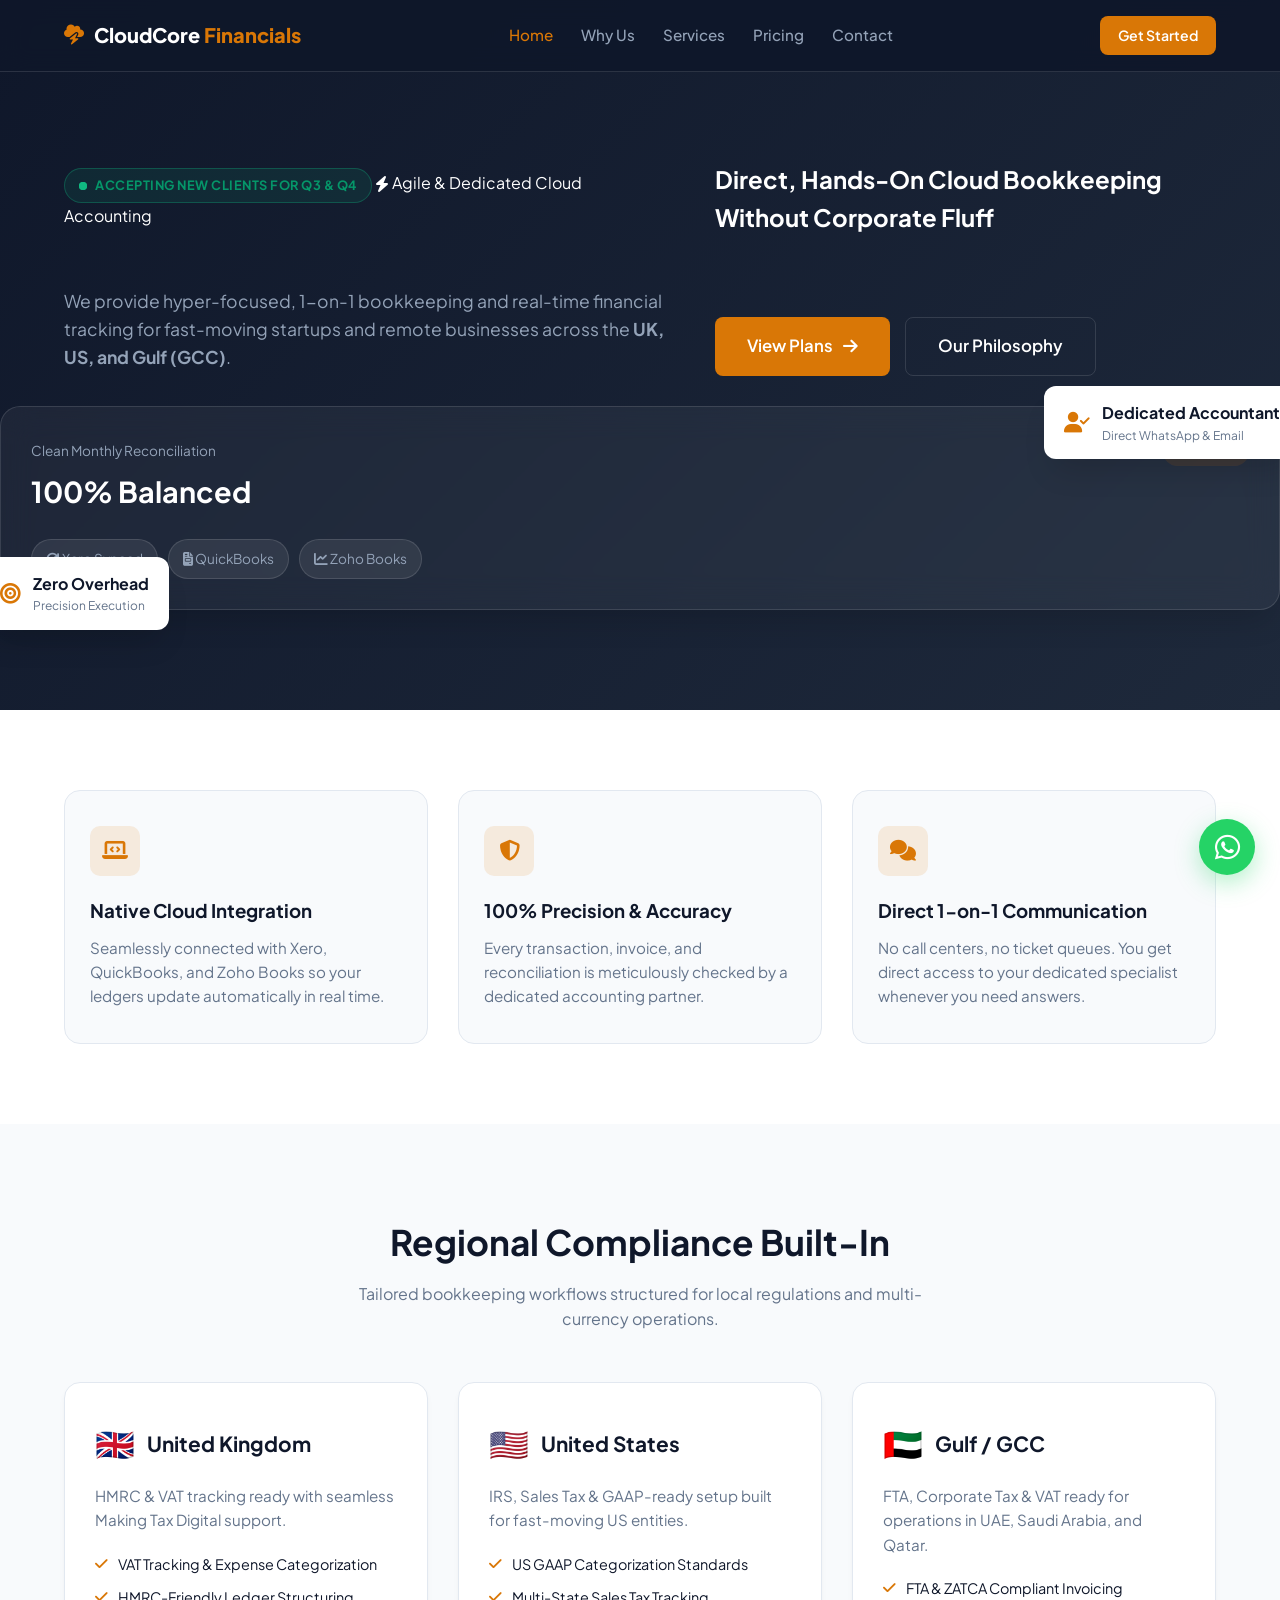
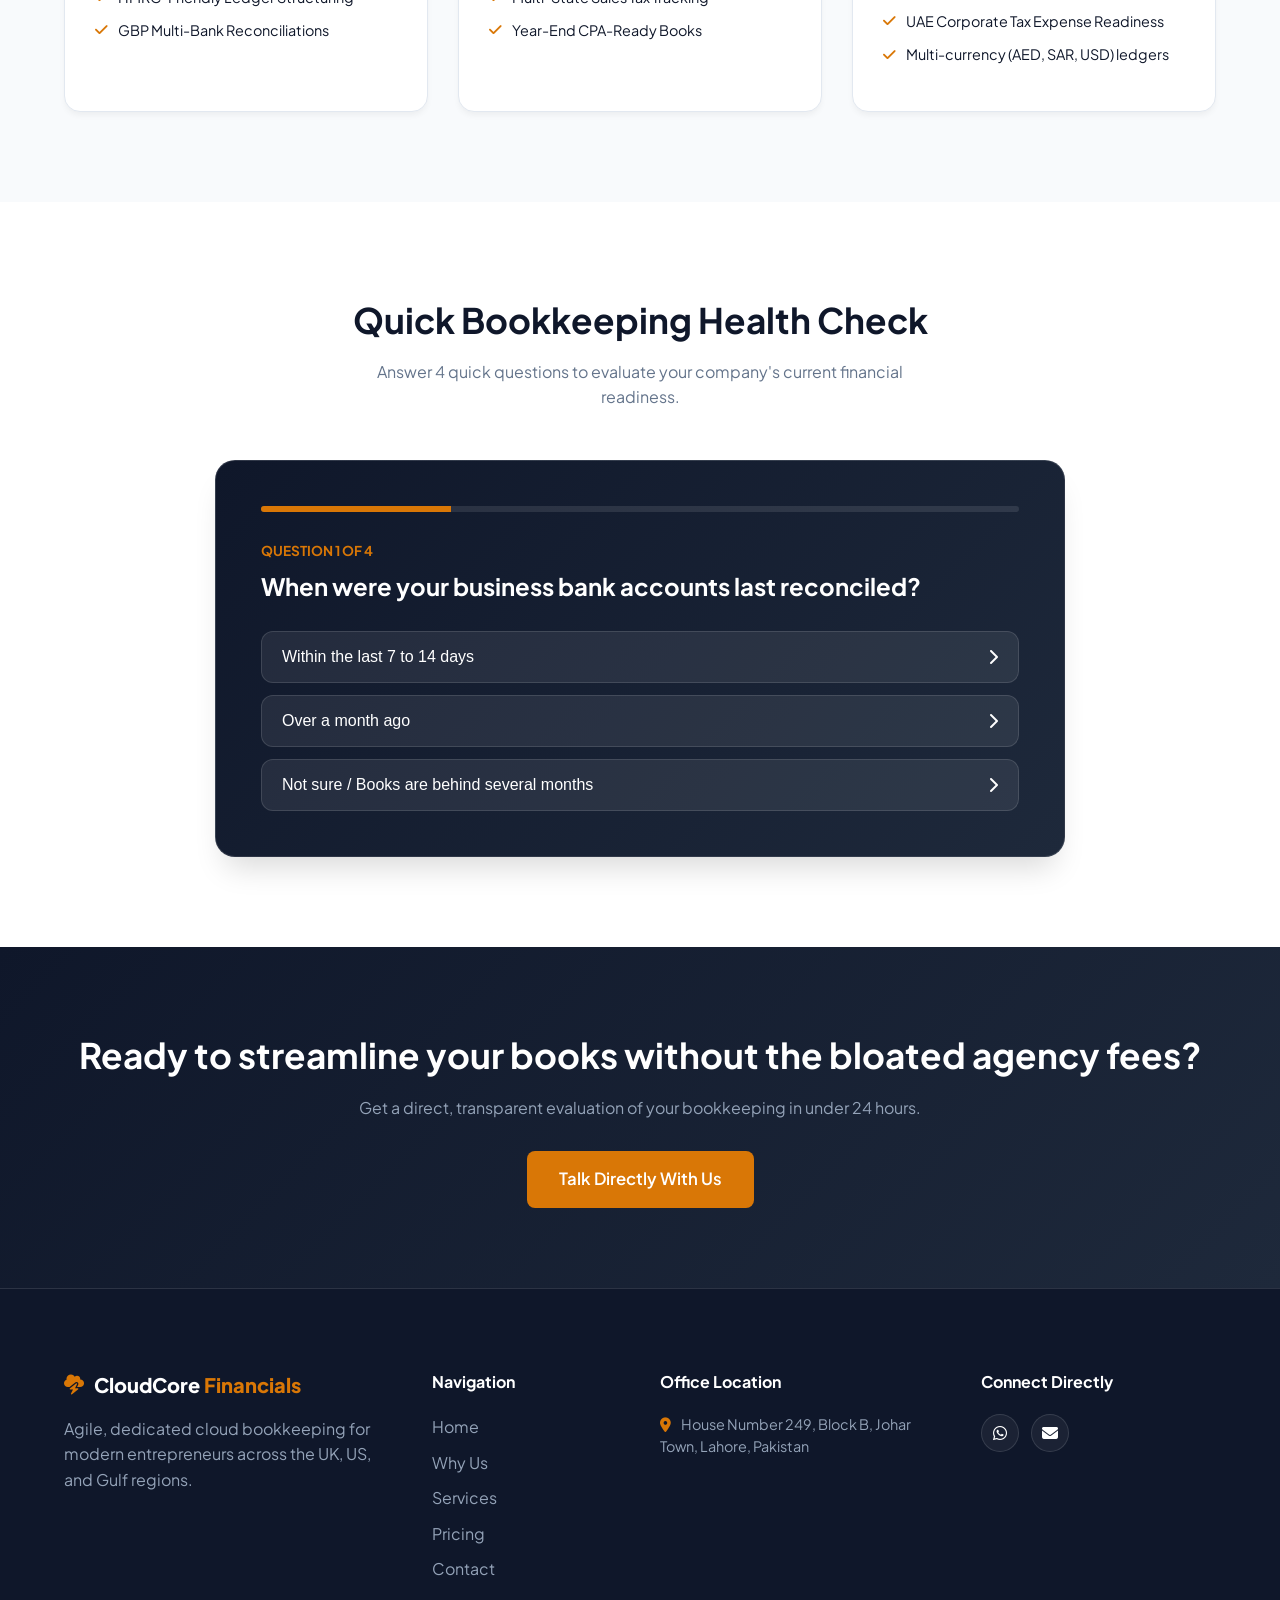
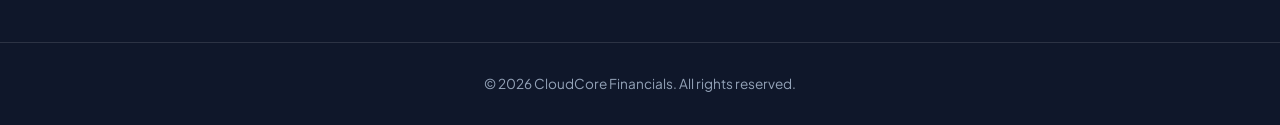
==== commit 0a909b8f: "Added live client availability status badge to homepage" ====
--- a/index.html
+++ b/index.html
@@ -87,7 +87,9 @@
   <section class="hero" id="hero">
     <div class="container hero-grid">
       <div class="hero-text">
-        <div class="badge">
+        <div class="availability-pill">
+          <span class="pulse-dot"></span> Accepting New Clients for Q3 & Q4
+        </div>
           <i class="fa-solid fa-bolt"></i> Agile & Dedicated Cloud Accounting
         </div>
         <h1>Direct, Hands-On Cloud Bookkeeping Without Corporate Fluff</h1>
--- a/styles.css
+++ b/styles.css
@@ -1008,4 +1008,141 @@
   font-weight: 800;
   color: var(--copper-primary);
   margin: 15px 0;
+}
+
+/* --- Before & After Financial Showcase --- */
+.showcase-section {
+  padding: 90px 0;
+  background: var(--bg-light);
+}
+
+.showcase-container {
+  max-width: 900px;
+  margin: 0 auto;
+  background: var(--white);
+  border: 1px solid var(--border-color);
+  border-radius: 20px;
+  padding: 35px;
+  box-shadow: var(--shadow-md);
+}
+
+.showcase-tabs {
+  display: flex;
+  justify-content: center;
+  gap: 15px;
+  margin-bottom: 30px;
+}
+
+.showcase-tab-btn {
+  padding: 12px 28px;
+  border-radius: 30px;
+  border: 1px solid var(--border-color);
+  background: var(--bg-light);
+  color: var(--navy-dark);
+  font-weight: 700;
+  font-size: 0.95rem;
+  cursor: pointer;
+  transition: var(--transition);
+}
+
+.showcase-tab-btn.active-before {
+  background: #FEF2F2;
+  color: #DC2626;
+  border-color: #FCA5A5;
+}
+
+.showcase-tab-btn.active-after {
+  background: var(--navy-dark);
+  color: var(--white);
+  border-color: var(--navy-dark);
+}
+
+.showcase-card {
+  display: none;
+  border-radius: 16px;
+  padding: 30px;
+  animation: fadeIn 0.3s ease-in-out;
+}
+
+.showcase-card.active {
+  display: block;
+}
+
+.card-before {
+  background: #FFF5F5;
+  border: 1px dashed #FCA5A5;
+}
+
+.card-after {
+  background: linear-gradient(135deg, var(--navy-dark) 0%, var(--navy-primary) 100%);
+  color: var(--white);
+  border: 1px solid var(--glass-border);
+}
+
+.showcase-list {
+  margin-top: 20px;
+  display: flex;
+  flex-direction: column;
+  gap: 12px;
+}
+
+.showcase-item {
+  display: flex;
+  align-items: center;
+  gap: 12px;
+  font-size: 0.95rem;
+}
+
+.card-before .showcase-item { color: #991B1B; }
+.card-after .showcase-item { color: var(--text-light); }
+.card-after .showcase-item strong { color: var(--white); }
+
+/* --- Live Availability Pulse Indicator --- */
+.availability-pill {
+  display: inline-flex;
+  align-items: center;
+  gap: 8px;
+  background: rgba(16, 185, 129, 0.1);
+  color: #059669;
+  border: 1px solid rgba(16, 185, 129, 0.3);
+  padding: 6px 14px;
+  border-radius: 30px;
+  font-size: 0.8rem;
+  font-weight: 700;
+  text-transform: uppercase;
+  letter-spacing: 0.5px;
+}
+
+.pulse-dot {
+  width: 8px;
+  height: 8px;
+  background-color: #10B981;
+  border-radius: 50%;
+  position: relative;
+}
+
+.pulse-dot::after {
+  content: '';
+  position: absolute;
+  top: 50%;
+  left: 50%;
+  transform: translate(-50%, -50%);
+  width: 100%;
+  height: 100%;
+  border-radius: 50%;
+  background-color: #10B981;
+  animation: pulseRing 1.8s infinite ease-in-out;
+}
+
+@keyframes pulseRing {
+  0% {
+    width: 100%;
+    height: 100%;
+    opacity: 0.8;
+  }
+  100% {
+    width: 280%;
+    height: 280%;
+    opacity: 0;
+  }
 }
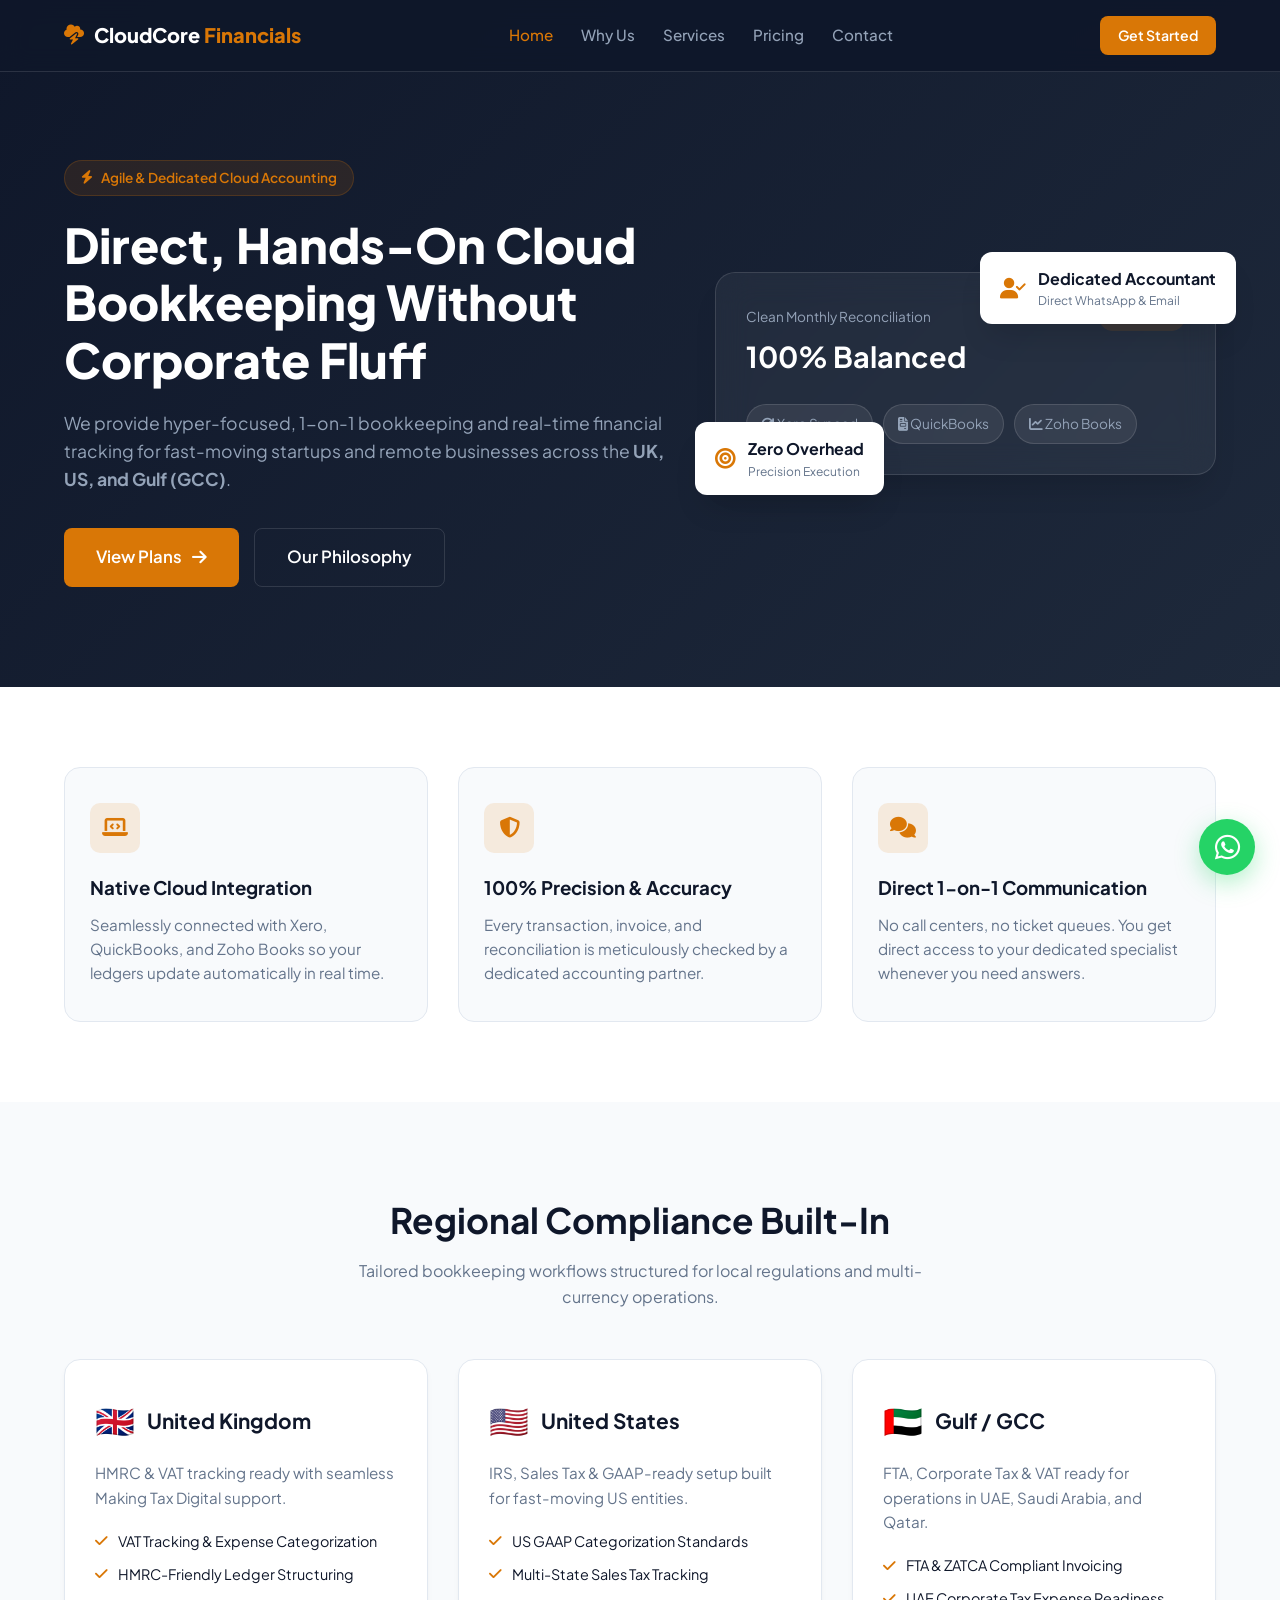
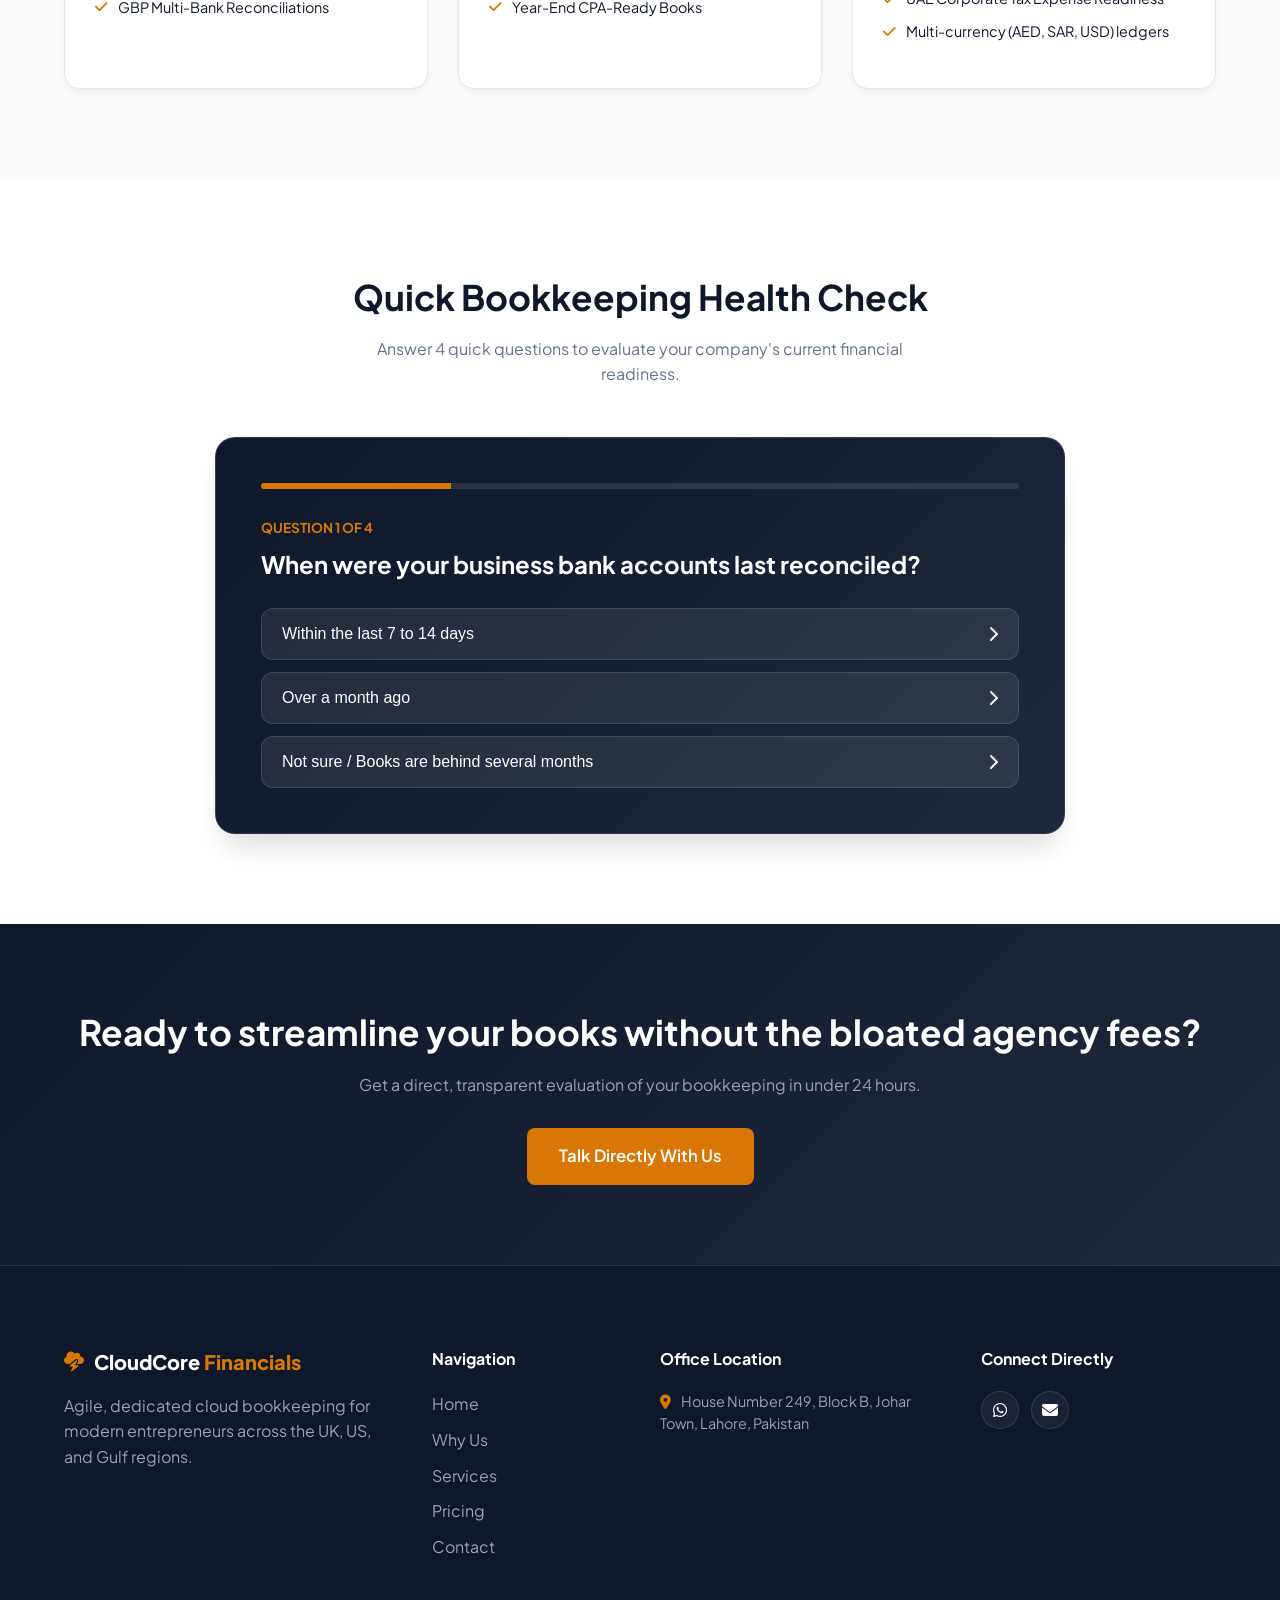
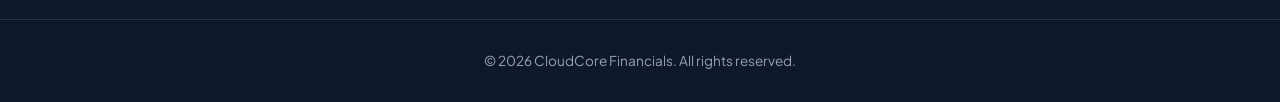
==== commit 4161ce46: "Removed availability badge from header" ====
--- a/index.html
+++ b/index.html
@@ -87,9 +87,7 @@
   <section class="hero" id="hero">
     <div class="container hero-grid">
       <div class="hero-text">
-        <div class="availability-pill">
-          <span class="pulse-dot"></span> Accepting New Clients for Q3 & Q4
-        </div>
+        <div class="badge">
           <i class="fa-solid fa-bolt"></i> Agile & Dedicated Cloud Accounting
         </div>
         <h1>Direct, Hands-On Cloud Bookkeeping Without Corporate Fluff</h1>
--- a/styles.css
+++ b/styles.css
@@ -1096,53 +1096,3 @@
 .card-before .showcase-item { color: #991B1B; }
 .card-after .showcase-item { color: var(--text-light); }
 .card-after .showcase-item strong { color: var(--white); }
-
-/* --- Live Availability Pulse Indicator --- */
-.availability-pill {
-  display: inline-flex;
-  align-items: center;
-  gap: 8px;
-  background: rgba(16, 185, 129, 0.1);
-  color: #059669;
-  border: 1px solid rgba(16, 185, 129, 0.3);
-  padding: 6px 14px;
-  border-radius: 30px;
-  font-size: 0.8rem;
-  font-weight: 700;
-  text-transform: uppercase;
-  letter-spacing: 0.5px;
-}
-
-.pulse-dot {
-  width: 8px;
-  height: 8px;
-  background-color: #10B981;
-  border-radius: 50%;
-  position: relative;
-}
-
-.pulse-dot::after {
-  content: '';
-  position: absolute;
-  top: 50%;
-  left: 50%;
-  transform: translate(-50%, -50%);
-  width: 100%;
-  height: 100%;
-  border-radius: 50%;
-  background-color: #10B981;
-  animation: pulseRing 1.8s infinite ease-in-out;
-}
-
-@keyframes pulseRing {
-  0% {
-    width: 100%;
-    height: 100%;
-    opacity: 0.8;
-  }
-  100% {
-    width: 280%;
-    height: 280%;
-    opacity: 0;
-  }
-}
